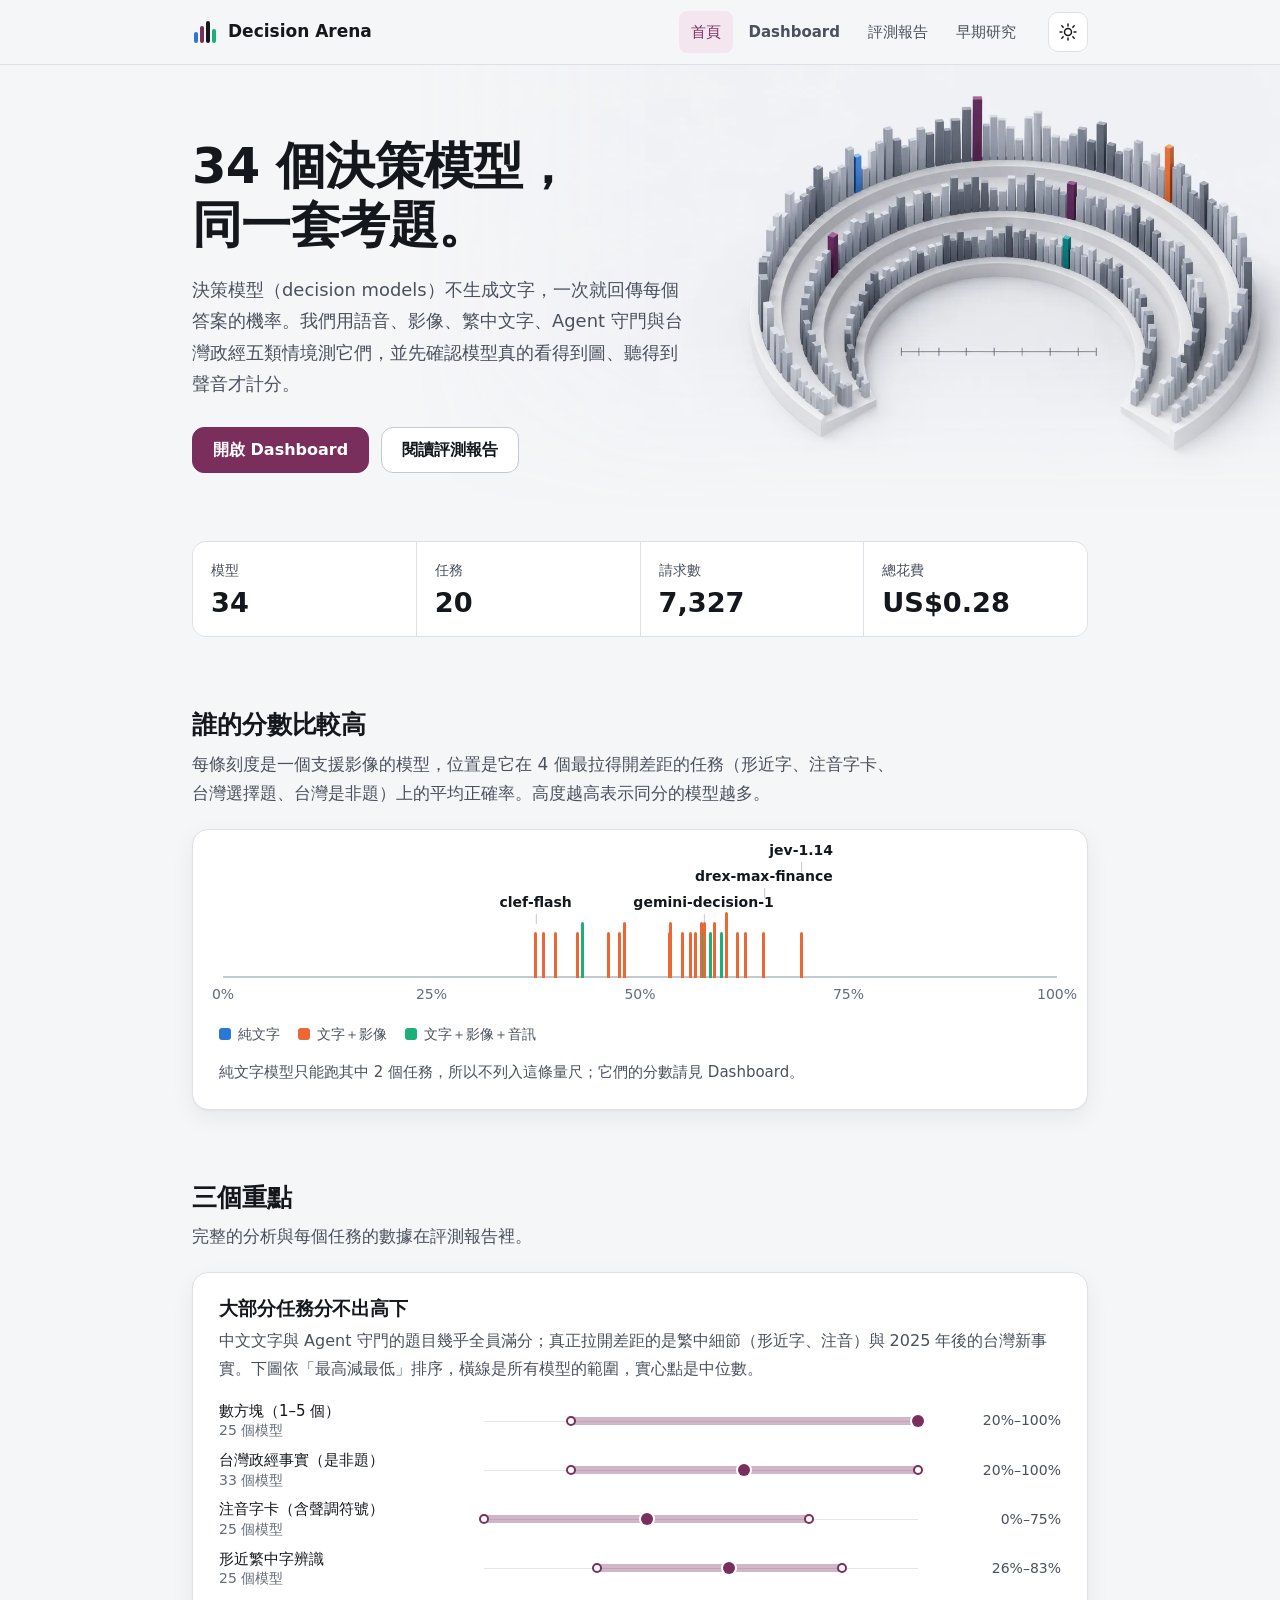
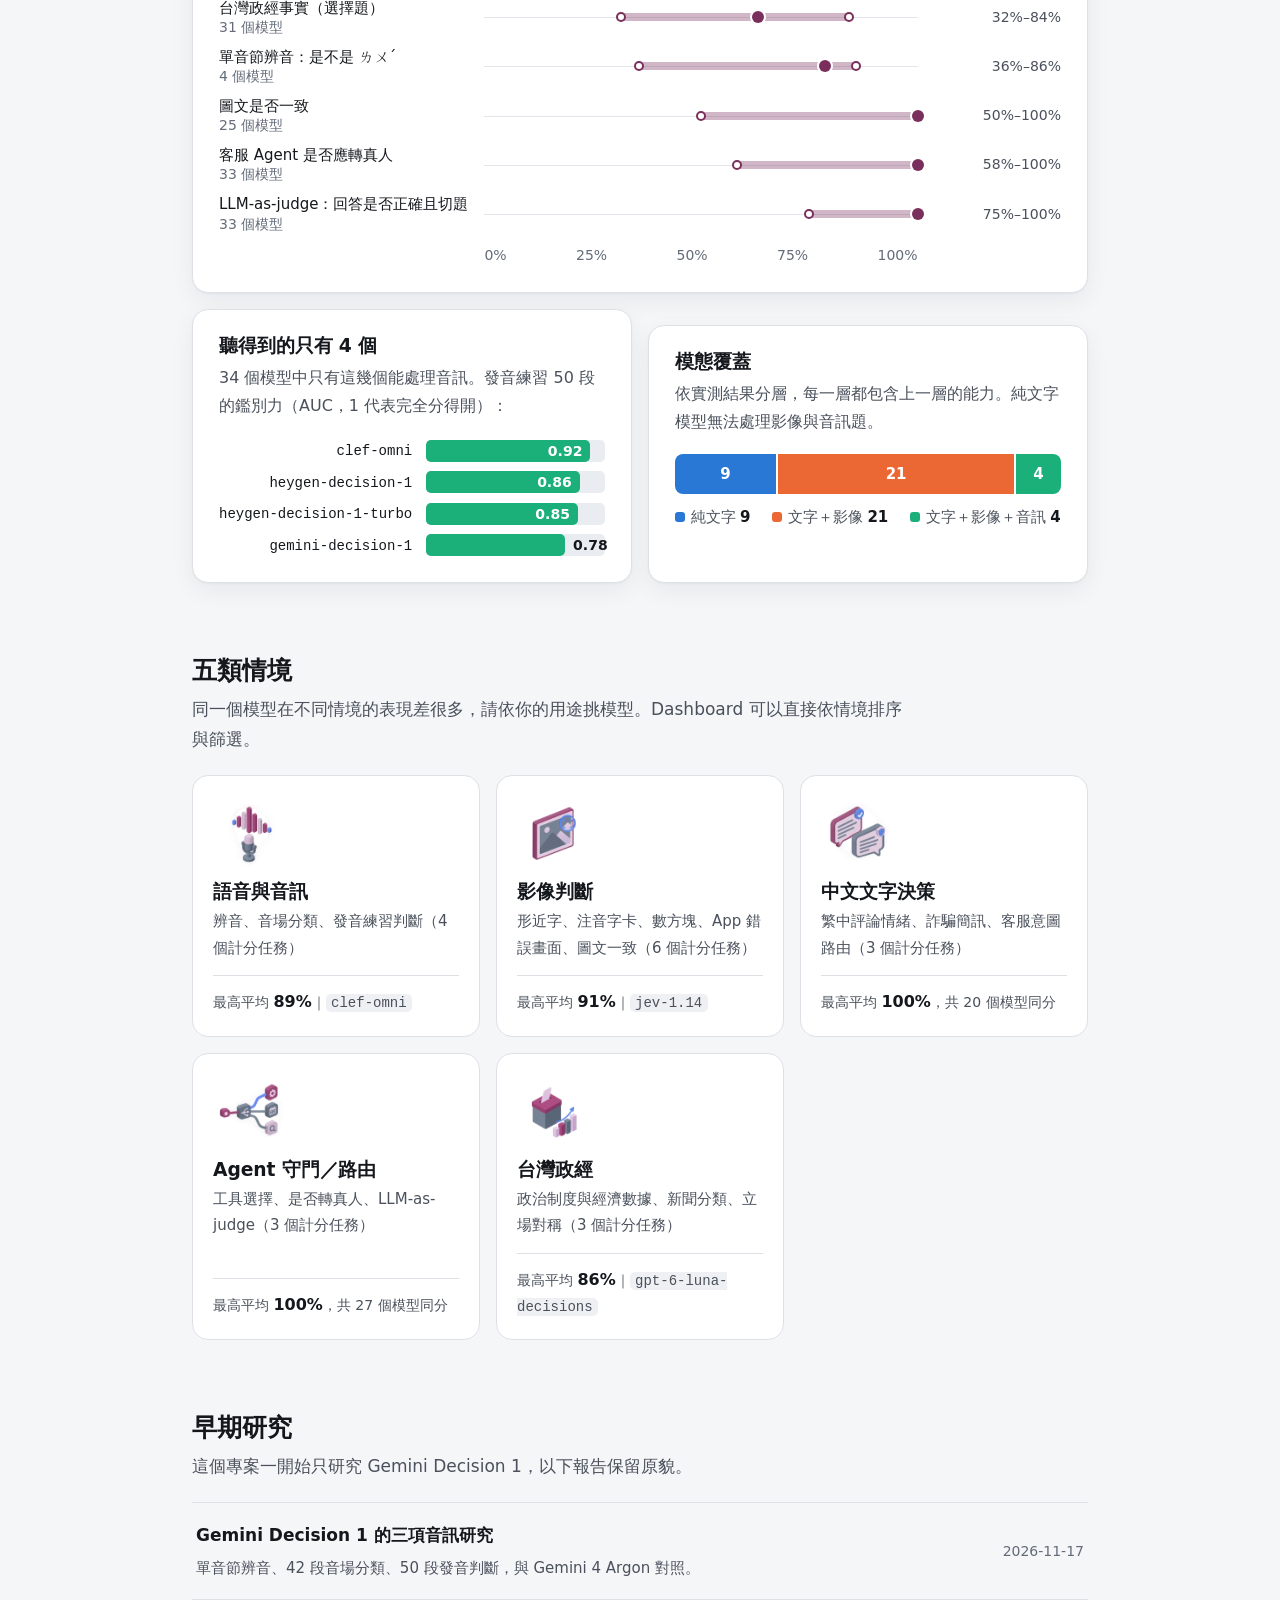
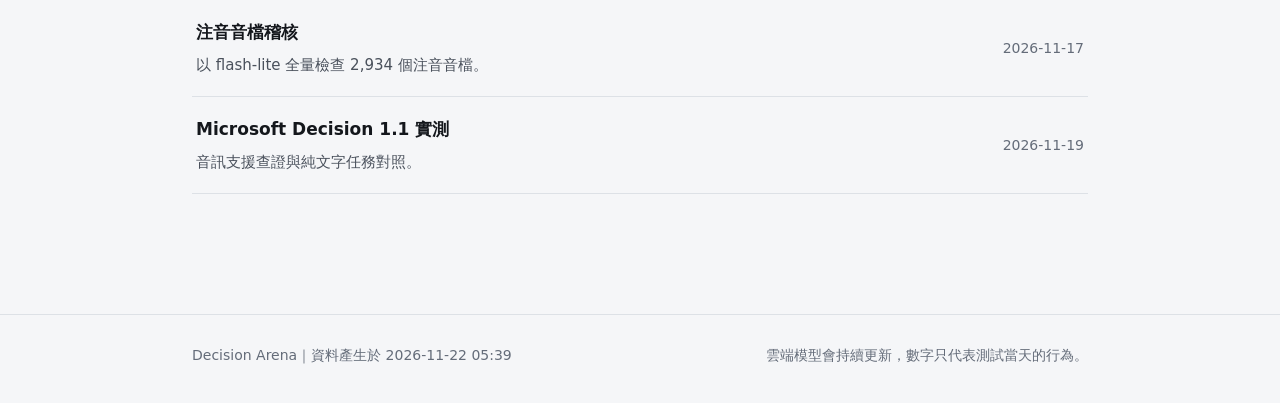
==== index.html @ 57ab9c83 "feat(site): 重新設計網站三頁，加入深淺色切換、AI 生成圖像與更多圖表 為什麼改： 使用者要求重新設計網頁：現代、優雅、好讀，UI／UX、版面、間距、字級與配色都要講究， 並且要有深淺色主" ====
<!doctype html>
<html lang="zh-Hant-TW">
<head>
<meta charset="utf-8">
<meta name="viewport" content="width=device-width, initial-scale=1">
<title>Decision Arena</title>
<meta name="description" content="跨廠商 Decision 模型的多模態評測：34 個模型在語音、影像、繁中文字、Agent 守門與台灣政經情境的實測。">
<meta name="color-scheme" content="light dark">
<script>(()=>{try{const t=localStorage.getItem('da-theme');if(t==='light'||t==='dark')document.documentElement.dataset.theme=t;}catch(e){}})();</script>
<style>
:root{color-scheme:light;--bg:#f5f6f8;--surface:#ffffff;--surface-2:#eef0f3;--surface-3:#e4e7ec;--ink:#14171c;--ink-2:#4a515c;--muted:#646c79;--border:#dde1e6;--border-strong:#c3c9d1;--accent:#7a2e5c;--accent-ink:#ffffff;--accent-soft:#f4e6ee;--link:#7a2e5c;--ok:#1f7a3d;--ok-bg:#e2f3e7;--warn:#875700;--warn-bg:#fcefd5;--bad:#a3261e;--bad-bg:#fbe6e4;--tier-text:#2a78d6;--tier-image:#eb6834;--tier-audio:#1baf7a;--seq-0:#cde2fb;--seq-1:#9ec5f4;--seq-2:#6da7ec;--seq-3:#3987e5;--seq-4:#256abf;--seq-5:#184f95;--seq-6:#0d366b;--seqi-0:#13233a;--seqi-1:#13233a;--seqi-2:#13233a;--seqi-3:#ffffff;--seqi-4:#ffffff;--seqi-5:#ffffff;--seqi-6:#ffffff;--pos:#2a78d6;--neg:#eb6834;--track:#e9ecf0;--grid:#e3e6ea;--shadow:0 1px 2px rgba(20,23,28,.04), 0 8px 24px rgba(20,23,28,.06);}
@media (prefers-color-scheme: dark){:root:not([data-theme="light"]){color-scheme:dark;--bg:#0f1115;--surface:#161920;--surface-2:#1d2129;--surface-3:#262b34;--ink:#e8ebf0;--ink-2:#b2b9c4;--muted:#8f97a3;--border:#2a2f38;--border-strong:#3b414c;--accent:#e7a3c8;--accent-ink:#1a0f16;--accent-soft:#2b1a25;--link:#edb3d3;--ok:#7ed69a;--ok-bg:#15301f;--warn:#f0c46a;--warn-bg:#33280f;--bad:#ff9a90;--bad-bg:#3a1a17;--tier-text:#3987e5;--tier-image:#d95926;--tier-audio:#199e70;--seq-0:#1b2a3c;--seq-1:#184f95;--seq-2:#1c5cab;--seq-3:#256abf;--seq-4:#3987e5;--seq-5:#6da7ec;--seq-6:#b7d3f6;--seqi-0:#e8ebf0;--seqi-1:#e8ebf0;--seqi-2:#e8ebf0;--seqi-3:#ffffff;--seqi-4:#ffffff;--seqi-5:#0d1b2a;--seqi-6:#0d1b2a;--pos:#3987e5;--neg:#d95926;--track:#232831;--grid:#272c35;--shadow:0 1px 2px rgba(0,0,0,.3), 0 8px 24px rgba(0,0,0,.25);}}
:root[data-theme="dark"]{color-scheme:dark;--bg:#0f1115;--surface:#161920;--surface-2:#1d2129;--surface-3:#262b34;--ink:#e8ebf0;--ink-2:#b2b9c4;--muted:#8f97a3;--border:#2a2f38;--border-strong:#3b414c;--accent:#e7a3c8;--accent-ink:#1a0f16;--accent-soft:#2b1a25;--link:#edb3d3;--ok:#7ed69a;--ok-bg:#15301f;--warn:#f0c46a;--warn-bg:#33280f;--bad:#ff9a90;--bad-bg:#3a1a17;--tier-text:#3987e5;--tier-image:#d95926;--tier-audio:#199e70;--seq-0:#1b2a3c;--seq-1:#184f95;--seq-2:#1c5cab;--seq-3:#256abf;--seq-4:#3987e5;--seq-5:#6da7ec;--seq-6:#b7d3f6;--seqi-0:#e8ebf0;--seqi-1:#e8ebf0;--seqi-2:#e8ebf0;--seqi-3:#ffffff;--seqi-4:#ffffff;--seqi-5:#0d1b2a;--seqi-6:#0d1b2a;--pos:#3987e5;--neg:#d95926;--track:#232831;--grid:#272c35;--shadow:0 1px 2px rgba(0,0,0,.3), 0 8px 24px rgba(0,0,0,.25);}

*{box-sizing:border-box}
html{-webkit-text-size-adjust:100%;scroll-padding-top:84px}
body{margin:0;background:var(--bg);color:var(--ink);
  font-family:"PingFang TC","Noto Sans TC","Microsoft JhengHei",system-ui,sans-serif;
  font-size:17px;line-height:1.75;font-feature-settings:"palt" 0;-webkit-font-smoothing:antialiased}
img{max-width:100%;display:block}
a{color:var(--link);text-underline-offset:3px;text-decoration-thickness:1px}
a:hover{text-decoration-thickness:2px}
:focus-visible{outline:2px solid var(--accent);outline-offset:3px;border-radius:4px}
code,.mono{font-family:"SF Mono",ui-monospace,Menlo,Consolas,monospace;font-size:max(14px,.86em);
  background:var(--surface-2);padding:.08em .38em;border-radius:5px;word-break:break-word}
.wrap{max-width:960px;margin:0 auto;padding:0 32px}
@media (max-width:640px){.wrap{padding:0 16px}}
main{padding-bottom:96px}
h1,h2,h3,h4{line-height:1.3;margin:0;color:var(--ink);letter-spacing:-.005em}
h1{font-size:clamp(2.1rem,1.4rem + 2.6vw,3.1rem);font-weight:750;line-height:1.18;letter-spacing:-.015em}
h2{font-size:1.55rem;font-weight:700}
h3{font-size:1.17rem;font-weight:650}
p{margin:0 0 1em}
.lede{font-size:1.12rem;color:var(--ink-2);max-width:62ch;line-height:1.75}
.small{font-size:15px;color:var(--ink-2)}
.muted{color:var(--muted)}
.num{font-variant-numeric:tabular-nums}

/* 頁首 */
.site-head{position:sticky;top:0;z-index:30;background:color-mix(in srgb,var(--bg) 86%,transparent);
  backdrop-filter:saturate(1.4) blur(12px);-webkit-backdrop-filter:saturate(1.4) blur(12px);border-bottom:1px solid var(--border)}
.site-head .wrap{display:flex;align-items:center;gap:20px;min-height:64px}
.brand{display:flex;align-items:center;gap:10px;color:var(--ink);text-decoration:none;font-weight:700;font-size:17px;white-space:nowrap}
.brand svg{flex:none}
.nav{display:flex;gap:4px;margin-left:auto;overflow-x:auto;scrollbar-width:none}
.nav::-webkit-scrollbar{display:none}
.nav a{color:var(--ink-2);text-decoration:none;font-size:15px;font-weight:550;padding:8px 12px;border-radius:8px;white-space:nowrap}
.nav a:hover{background:var(--surface-2);color:var(--ink)}
.nav a[aria-current="page"]{color:var(--accent);background:var(--accent-soft)}
.theme-btn{flex:none;display:inline-grid;place-items:center;width:40px;height:40px;border-radius:10px;border:1px solid var(--border);
  background:var(--surface);color:var(--ink);cursor:pointer}
.theme-btn:hover{background:var(--surface-2)}
.theme-btn .moon{display:none}
:root[data-theme="dark"] .theme-btn .sun{display:none}
:root[data-theme="dark"] .theme-btn .moon{display:block}
@media (prefers-color-scheme: dark){:root:not([data-theme="light"]) .theme-btn .sun{display:none}
  :root:not([data-theme="light"]) .theme-btn .moon{display:block}}
@media (max-width:720px){
  .site-head .wrap{flex-wrap:wrap;gap:0 12px;padding-top:8px}
  .brand{order:1}.theme-btn{order:2;margin-left:auto}
  .nav{order:3;width:100%;margin:4px -8px 6px;padding:0 0 2px}
}

/* 區塊 */
.page-hero{padding:56px 0 8px}
@media (max-width:640px){.page-hero{padding:36px 0 0}}
.page-hero h1{margin-bottom:16px}
.meta{font-size:14px;color:var(--muted);margin-top:16px}
.section{margin-top:72px}
@media (max-width:640px){.section{margin-top:56px}}
.section-head{margin-bottom:20px}
.section-head h2{margin-bottom:8px}
.section-head p{color:var(--ink-2);max-width:66ch;margin:0}
.panel{background:var(--surface);border:1px solid var(--border);border-radius:16px;padding:24px 26px;box-shadow:var(--shadow)}
@media (max-width:640px){.panel{padding:18px 16px;border-radius:14px}}
.panel + .panel{margin-top:16px}
.panel-title{font-size:1.05rem;font-weight:650;margin:0 0 4px}
.panel-sub{font-size:15px;color:var(--ink-2);margin:0 0 16px;max-width:64ch}

/* 數字列 */
.stats{display:grid;grid-template-columns:repeat(4,1fr);gap:1px;background:var(--border);border:1px solid var(--border);
  border-radius:14px;overflow:hidden;margin:28px 0 0}
@media (max-width:720px){.stats{grid-template-columns:repeat(2,1fr)}}
.stats div{background:var(--surface);padding:16px 18px}
.stats dt{font-size:14px;color:var(--ink-2)}
.stats dd{margin:2px 0 0;font-size:1.7rem;font-weight:700;font-variant-numeric:tabular-nums;line-height:1.3}
.stats dd small{font-size:15px;font-weight:500;color:var(--ink-2);margin-left:2px}

/* 標籤與狀態 */
.pill{display:inline-flex;align-items:center;gap:6px;font-size:14px;font-weight:600;padding:2px 10px;border-radius:999px;white-space:nowrap;line-height:1.6}
.pill.ok{background:var(--ok-bg);color:var(--ok)}
.pill.bad{background:var(--bad-bg);color:var(--bad)}
.pill.warn{background:var(--warn-bg);color:var(--warn)}
.pill.muted{background:var(--surface-2);color:var(--muted)}
.dot{display:inline-block;width:10px;height:10px;border-radius:50%;flex:none}
.legend{display:flex;flex-wrap:wrap;gap:6px 18px;font-size:14px;color:var(--ink-2);align-items:center}
.legend span{display:inline-flex;align-items:center;gap:7px}
.legend i{display:inline-block;width:12px;height:12px;border-radius:3px}

/* 表格 */
.table-wrap{overflow-x:auto;-webkit-overflow-scrolling:touch;border:1px solid var(--border);border-radius:12px;background:var(--surface)}
table{border-collapse:collapse;width:100%;font-size:15px;line-height:1.55}
th,td{padding:12px 16px;text-align:left;vertical-align:top;border-bottom:1px solid var(--border)}
thead th{background:var(--surface-2);font-weight:600;font-size:14px;color:var(--ink-2);white-space:nowrap;position:sticky;top:0}
tbody tr:last-child>*{border-bottom:0}
tbody tr:hover>td{background:color-mix(in srgb,var(--surface-2) 55%,transparent)}
td.note{color:var(--ink-2);font-size:14px;min-width:220px}
td small,th small{display:block;font-size:14px;color:var(--muted);font-weight:400}

details{margin-top:12px;border-top:1px solid var(--border);padding-top:10px}
summary{cursor:pointer;color:var(--link);font-weight:600;font-size:15px;list-style:none;display:inline-flex;align-items:center;gap:8px}
summary::-webkit-details-marker{display:none}
summary::before{content:"";width:8px;height:8px;border-right:2px solid currentColor;border-bottom:2px solid currentColor;
  transform:rotate(-45deg);transition:transform .15s}
details[open] summary::before{transform:rotate(45deg)}
details[open]>*:not(summary){margin-top:12px}

/* 頁尾 */
.site-foot{border-top:1px solid var(--border);margin-top:24px;padding:28px 0 40px;font-size:14px;color:var(--muted)}
.site-foot .wrap{display:flex;flex-wrap:wrap;gap:8px 24px;justify-content:space-between}
.site-foot a{color:var(--ink-2)}

@media (prefers-reduced-motion: reduce){*{transition:none!important;animation:none!important}}

/* 分段長條 */
.seg{display:flex;gap:2px;height:40px;border-radius:8px;overflow:hidden}
.seg>div{display:flex;align-items:center;justify-content:center;color:#fff;font-weight:700;font-size:15px;min-width:0}
.seg-legend{display:flex;flex-wrap:wrap;gap:6px 22px;margin-top:10px;font-size:15px;color:var(--ink-2)}
.seg-legend b{color:var(--ink);font-variant-numeric:tabular-nums;margin-left:4px}

/* 橫條圖 */
.bars{display:grid;grid-template-columns:minmax(120px,max-content) 1fr;gap:6px 14px;align-items:center}
.bars .bl{font-size:14px;color:var(--ink);text-align:right;white-space:nowrap;overflow:hidden;text-overflow:ellipsis;max-width:220px}
.bars .bl code{background:none;padding:0;font-size:14px}
.bars .bt{position:relative;height:22px;background:var(--track);border-radius:5px}
.bars .bf{position:absolute;inset:0 auto 0 0;border-radius:5px;min-width:3px}
.bars .bv{position:absolute;top:50%;transform:translateY(-50%);font-size:14px;font-weight:600;font-variant-numeric:tabular-nums;color:var(--ink);white-space:nowrap}
.bars .na .bt{background:repeating-linear-gradient(135deg,var(--track) 0 6px,var(--surface-2) 6px 9px)}
@media (max-width:640px){.bars{grid-template-columns:minmax(96px,40%) 1fr}.bars .bl{max-width:none}}

/* 範圍圖（每個任務：最低—最高，點為中位數） */
.range{display:grid;grid-template-columns:minmax(150px,max-content) 1fr 7.5em;gap:10px 16px;align-items:center}
.range .rl{font-size:15px;line-height:1.35}
.range .rl small{display:block;font-size:14px;color:var(--muted)}
.range .rt{position:relative;height:28px}
.range .rt::before{content:"";position:absolute;left:0;right:0;top:50%;height:1px;background:var(--grid)}
.range .rspan{position:absolute;top:50%;height:8px;transform:translateY(-50%);border-radius:4px;background:var(--accent);opacity:.35}
.range .rmin,.range .rmax,.range .rmed{position:absolute;top:50%;transform:translate(-50%,-50%);border-radius:50%}
.range .rmin,.range .rmax{width:10px;height:10px;background:var(--surface);border:2px solid var(--accent)}
.range .rmed{width:12px;height:12px;background:var(--accent);box-shadow:0 0 0 2px var(--surface)}
.range .rv{font-size:14px;color:var(--ink-2);font-variant-numeric:tabular-nums;text-align:right;white-space:nowrap}
.range .axis{grid-column:2;display:flex;justify-content:space-between;font-size:14px;color:var(--muted)}
@media (max-width:640px){.range{grid-template-columns:1fr 6.5em}.range .rl{grid-column:1 / -1;margin-bottom:-6px}.range .axis{grid-column:1}}

/* 分組橫條 */
.groups{display:grid;gap:18px}
.group h4{font-size:15px;font-weight:650;margin:0 0 8px}

/* 發散長條 */
.div{display:grid;grid-template-columns:minmax(120px,max-content) 1fr 1fr 5.5em;gap:6px 0;align-items:center}
.div .dl{font-size:14px;text-align:right;padding-right:14px;white-space:nowrap}
.div .dl code{background:none;padding:0}
.div .dn,.div .dp{position:relative;height:20px}
.div .dn{border-right:1px solid var(--border-strong)}
.div .dn i,.div .dp i{position:absolute;top:2px;bottom:2px;border-radius:4px}
.div .dn i{right:0;background:var(--neg)}
.div .dp i{left:0;background:var(--pos)}
.div .dv{font-size:14px;font-variant-numeric:tabular-nums;text-align:right;color:var(--ink-2)}
.div .dh{font-size:14px;color:var(--muted);padding-bottom:4px}
@media (max-width:640px){.div{grid-template-columns:minmax(92px,36%) 1fr 1fr 4.2em}}

/* 量尺（每個模型一條刻度） */
.strip{position:relative;height:150px;margin:8px 4px 0}
.strip .base{position:absolute;left:0;right:0;bottom:34px;height:2px;background:var(--border-strong)}
.strip .tick{position:absolute;bottom:34px;width:3px;margin-left:-1.5px;border-radius:2px 2px 0 0}
.strip .tick:hover{filter:brightness(1.2)}
.strip .lab{position:absolute;font-size:14px;color:var(--ink);white-space:nowrap;transform:translateX(-50%);font-weight:600}
.strip .lab::after{content:"";position:absolute;left:50%;top:100%;width:1px;height:10px;background:var(--border-strong)}
.strip .ax{position:absolute;bottom:6px;font-size:14px;color:var(--muted);transform:translateX(-50%);font-variant-numeric:tabular-nums}

/* 散佈圖（SVG；寬度不足時在框內水平捲動，文字不縮小） */
.svg-wrap{overflow-x:auto;-webkit-overflow-scrolling:touch}
.svg-wrap svg{display:block;min-width:600px;width:100%;height:auto}
.svg-wrap text{font-family:inherit;font-size:14px;fill:var(--ink-2)}
.svg-wrap .lbl{fill:var(--ink);font-weight:600}
.svg-wrap .gl{stroke:var(--grid)}
.svg-wrap .bl{stroke:var(--border-strong)}
.svg-wrap .pt{stroke:var(--surface);stroke-width:2}

.hero{position:relative;padding:72px 0 40px;overflow:hidden}
.hero .wrap{position:relative;z-index:1}
.hero-copy{max-width:31rem}
.hero h1{margin-bottom:20px}
.hero-art{position:absolute;inset:0 0 0 auto;width:min(68%,880px);pointer-events:none}
.hero-art img{width:100%;height:100%;object-fit:cover;object-position:right center;
  -webkit-mask-image:linear-gradient(90deg,transparent 0,#000 28%),linear-gradient(180deg,#000 62%,transparent 100%);
  -webkit-mask-composite:source-in;
  mask-image:linear-gradient(90deg,transparent 0,#000 28%),linear-gradient(180deg,#000 62%,transparent 100%);mask-composite:intersect}
.hero-art .dark{display:none}
:root[data-theme="dark"] .hero-art .light{display:none}
:root[data-theme="dark"] .hero-art .dark{display:block}
@media (prefers-color-scheme: dark){:root:not([data-theme="light"]) .hero-art .light{display:none}
  :root:not([data-theme="light"]) .hero-art .dark{display:block}}
.cta{display:flex;flex-wrap:wrap;gap:12px;margin-top:28px}
.btn{display:inline-flex;align-items:center;gap:8px;min-height:46px;padding:0 20px;border-radius:12px;font-weight:650;
  font-size:16px;text-decoration:none;border:1px solid var(--border-strong);color:var(--ink);background:var(--surface)}
.btn:hover{background:var(--surface-2);text-decoration:none}
.btn.primary{background:var(--accent);border-color:var(--accent);color:var(--accent-ink)}
.btn.primary:hover{filter:brightness(1.08);background:var(--accent)}
@media (max-width:860px){
  .hero{padding:40px 0 8px}
  .hero-art{position:relative;inset:auto;width:auto;height:220px;margin:28px -16px 0}
  .hero-art img{-webkit-mask-image:linear-gradient(180deg,transparent 0,#000 25%,#000 70%,transparent 100%);
    mask-image:linear-gradient(180deg,transparent 0,#000 25%,#000 70%,transparent 100%);object-position:center}
  .hero-copy{max-width:none}
}
.split{display:grid;grid-template-columns:1fr 1fr;gap:16px;margin-top:16px}
@media (max-width:860px){.split{grid-template-columns:1fr}}
.finding h3{margin-bottom:6px}
.finding p{color:var(--ink-2);font-size:16px;margin-bottom:18px}
.scen{display:grid;grid-template-columns:repeat(auto-fill,minmax(250px,1fr));gap:16px}
.scen article{background:var(--surface);border:1px solid var(--border);border-radius:16px;padding:18px 20px 20px;display:flex;flex-direction:column}
.scen img{width:84px;height:84px;object-fit:contain;margin:-4px 0 6px -6px}
.scen h3{margin-bottom:4px}
.scen p{font-size:15px;color:var(--ink-2);margin:0 0 14px}
.scen .best{margin-top:auto;font-size:14px;color:var(--ink-2);border-top:1px solid var(--border);padding-top:12px}
.scen .best b{color:var(--ink);font-variant-numeric:tabular-nums;font-size:16px}
.archive{list-style:none;margin:0;padding:0;border-top:1px solid var(--border)}
.archive li{border-bottom:1px solid var(--border)}
.archive a{display:grid;grid-template-columns:1fr auto;gap:4px 24px;padding:18px 4px;text-decoration:none;color:var(--ink)}
.archive a:hover strong{color:var(--accent)}
.archive strong{font-weight:650}
.archive span{color:var(--ink-2);font-size:15px;grid-column:1}
.archive em{font-style:normal;font-size:14px;color:var(--muted);grid-row:1 / span 2;grid-column:2;align-self:center}
@media (max-width:640px){.archive em{display:none}}

</style>

</head>
<body>
<header class="site-head"><div class="wrap"><a class="brand" href="index.html"><svg width="26" height="26" viewBox="0 0 26 26" aria-hidden="true"><rect x="2" y="13" width="4" height="11" rx="2" fill="var(--tier-text)"/><rect x="8" y="7" width="4" height="17" rx="2" fill="var(--accent)"/><rect x="14" y="2" width="4" height="22" rx="2" fill="var(--ink)"/><rect x="20" y="10" width="4" height="14" rx="2" fill="var(--tier-audio)"/></svg><span>Decision Arena</span></a><nav class="nav" aria-label="主要頁面"><a href="index.html" aria-current="page">首頁</a><a href="bench-dashboard.html">Dashboard</a><a href="bench-report.html">評測報告</a><a href="index.html#archive">早期研究</a></nav><button class="theme-btn" id="theme-btn" type="button" aria-label="切換主題"><svg class="sun" width="20" height="20" viewBox="0 0 24 24" fill="none" stroke="currentColor" stroke-width="1.8" stroke-linecap="round" aria-hidden="true"><circle cx="12" cy="12" r="4.2"/><path d="M12 2.5v2.2M12 19.3v2.2M4.6 4.6l1.6 1.6M17.8 17.8l1.6 1.6M2.5 12h2.2M19.3 12h2.2M4.6 19.4l1.6-1.6M17.8 6.2l1.6-1.6"/></svg><svg class="moon" width="20" height="20" viewBox="0 0 24 24" fill="none" stroke="currentColor" stroke-width="1.8" stroke-linejoin="round" aria-hidden="true"><path d="M20.5 14.6A8.5 8.5 0 0 1 9.4 3.5a8.5 8.5 0 1 0 11.1 11.1z"/></svg></button></div></header>
<main>
<section class="hero"><div class="hero-art" aria-hidden="true">
<img class="light" src="assets/site/hero-light.webp" alt="" width="1536" height="864" fetchpriority="high">
<img class="dark" src="assets/site/hero-dark.webp" alt="" width="1536" height="864"></div>
<div class="wrap"><div class="hero-copy">
<h1>34 個決策模型，<br>同一套考題。</h1>
<p class="lede">決策模型（decision models）不生成文字，一次就回傳每個答案的機率。我們用語音、影像、繁中文字、Agent 守門與台灣政經五類情境測它們，並先確認模型真的看得到圖、聽得到聲音才計分。</p>
<div class="cta"><a class="btn primary" href="bench-dashboard.html">開啟 Dashboard</a><a class="btn" href="bench-report.html">閱讀評測報告</a></div>
</div></div></section>
<div class="wrap"><dl class="stats">
<div><dt>模型</dt><dd>34</dd></div><div><dt>任務</dt><dd>20</dd></div>
<div><dt>請求數</dt><dd>7,327</dd></div><div><dt>總花費</dt><dd>US$0.28</dd></div></dl>
<section class="section"><div class="section-head"><h2>誰的分數比較高</h2>
<p>每條刻度是一個支援影像的模型，位置是它在 4 個最拉得開差距的任務（形近字、注音字卡、台灣選擇題、台灣是非題）上的平均正確率。高度越高表示同分的模型越多。</p></div>
<div class="panel"><div class="strip" role="img" aria-label="25 個模型的綜合分數分布，最高 jev-1.14 69%"><div class="base"></div><span class="ax" style="left:0%">0%</span><span class="ax" style="left:25%">25%</span><span class="ax" style="left:50%">50%</span><span class="ax" style="left:75%">75%</span><span class="ax" style="left:100%">100%</span><span class="tick" style="left:37.49%;height:46px;background:var(--tier-image)" title="clef-flash：37%"></span><span class="lab" style="left:37.49%;bottom:98px">clef-flash</span><span class="tick" style="left:38.37%;height:46px;background:var(--tier-image)" title="pplx-decider-flash-v1.3：38%"></span><span class="tick" style="left:39.88%;height:46px;background:var(--tier-image)" title="joey-1：40%"></span><span class="tick" style="left:42.54%;height:46px;background:var(--tier-image)" title="classify-1：43%"></span><span class="tick" style="left:43.10%;height:56px;background:var(--tier-audio)" title="clef-omni：43%"></span><span class="tick" style="left:46.17%;height:46px;background:var(--tier-image)" title="clef：46%"></span><span class="tick" style="left:47.58%;height:46px;background:var(--tier-image)" title="mammoth-1：48%"></span><span class="tick" style="left:48.10%;height:56px;background:var(--tier-image)" title="pplx-decider-flash-v1.2：48%"></span><span class="tick" style="left:53.57%;height:46px;background:var(--tier-image)" title="elephant-1：54%"></span><span class="tick" style="left:53.60%;height:56px;background:var(--tier-image)" title="gpt-6-luna-decisions：54%"></span><span class="tick" style="left:55.12%;height:46px;background:var(--tier-image)" title="microsoft-decision-1.1：55%"></span><span class="tick" style="left:56.00%;height:46px;background:var(--tier-image)" title="d1.2：56%"></span><span class="tick" style="left:56.70%;height:46px;background:var(--tier-image)" title="span-02：57%"></span><span class="tick" style="left:57.42%;height:56px;background:var(--tier-image)" title="groundhog-1：57%"></span><span class="tick" style="left:57.62%;height:46px;background:var(--tier-audio)" title="gemini-decision-1：58%"></span><span class="lab" style="left:57.62%;bottom:98px">gemini-decision-1</span><span class="tick" style="left:57.78%;height:56px;background:var(--tier-image)" title="bison-1：58%"></span><span class="tick" style="left:58.51%;height:46px;background:var(--tier-audio)" title="heygen-decision-1-turbo：59%"></span><span class="tick" style="left:58.94%;height:56px;background:var(--tier-image)" title="d1.2-ultra：59%"></span><span class="tick" style="left:59.82%;height:46px;background:var(--tier-audio)" title="heygen-decision-1：60%"></span><span class="tick" style="left:60.35%;height:56px;background:var(--tier-image)" title="pplx-decider-v1.2：60%"></span><span class="tick" style="left:60.38%;height:66px;background:var(--tier-image)" title="reflex：60%"></span><span class="tick" style="left:61.67%;height:46px;background:var(--tier-image)" title="drex-max：62%"></span><span class="tick" style="left:62.62%;height:46px;background:var(--tier-image)" title="pplx-decider-v1.3：63%"></span><span class="tick" style="left:64.86%;height:46px;background:var(--tier-image)" title="drex-max-finance：65%"></span><span class="lab" style="left:64.86%;bottom:124px">drex-max-finance</span><span class="tick" style="left:69.33%;height:46px;background:var(--tier-image)" title="jev-1.14：69%"></span><span class="lab" style="left:69.33%;bottom:150px">jev-1.14</span></div>
<div style="margin-top:10px"><div class="legend"><span><i style="background:var(--tier-text)"></i>純文字</span><span><i style="background:var(--tier-image)"></i>文字＋影像</span><span><i style="background:var(--tier-audio)"></i>文字＋影像＋音訊</span></div></div>
<p class="small" style="margin:12px 0 0">純文字模型只能跑其中 2 個任務，所以不列入這條量尺；它們的分數請見 Dashboard。</p></div></section>
<section class="section"><div class="section-head"><h2>三個重點</h2>
<p>完整的分析與每個任務的數據在評測報告裡。</p></div>
<div class="panel finding"><h3>大部分任務分不出高下</h3>
<p>中文文字與 Agent 守門的題目幾乎全員滿分；真正拉開差距的是繁中細節（形近字、注音）與 2025 年後的台灣新事實。下圖依「最高減最低」排序，橫線是所有模型的範圍，實心點是中位數。</p>
<div class="range"><div class="rl">數方塊（1–5 個）<small>25 個模型</small></div><div class="rt" role="img" aria-label="數方塊（1–5 個）：最低 20%、中位數 100%、最高 100%" title="最低 20%｜中位數 100%｜最高 100%"><span class="rspan" style="left:20.0%;width:80.0%"></span><span class="rmin" style="left:20.0%"></span><span class="rmax" style="left:100.0%"></span><span class="rmed" style="left:100.0%"></span></div><div class="rv">20%–100%</div><div class="rl">台灣政經事實（是非題）<small>33 個模型</small></div><div class="rt" role="img" aria-label="台灣政經事實（是非題）：最低 20%、中位數 60%、最高 100%" title="最低 20%｜中位數 60%｜最高 100%"><span class="rspan" style="left:20.0%;width:80.0%"></span><span class="rmin" style="left:20.0%"></span><span class="rmax" style="left:100.0%"></span><span class="rmed" style="left:60.0%"></span></div><div class="rv">20%–100%</div><div class="rl">注音字卡（含聲調符號）<small>25 個模型</small></div><div class="rt" role="img" aria-label="注音字卡（含聲調符號）：最低 0%、中位數 38%、最高 75%" title="最低 0%｜中位數 38%｜最高 75%"><span class="rspan" style="left:0.0%;width:75.0%"></span><span class="rmin" style="left:0.0%"></span><span class="rmax" style="left:75.0%"></span><span class="rmed" style="left:37.5%"></span></div><div class="rv">0%–75%</div><div class="rl">形近繁中字辨識<small>25 個模型</small></div><div class="rt" role="img" aria-label="形近繁中字辨識：最低 26%、中位數 57%、最高 83%" title="最低 26%｜中位數 57%｜最高 83%"><span class="rspan" style="left:26.1%;width:56.5%"></span><span class="rmin" style="left:26.1%"></span><span class="rmax" style="left:82.6%"></span><span class="rmed" style="left:56.5%"></span></div><div class="rv">26%–83%</div><div class="rl">台灣政經事實（選擇題）<small>31 個模型</small></div><div class="rt" role="img" aria-label="台灣政經事實（選擇題）：最低 32%、中位數 63%、最高 84%" title="最低 32%｜中位數 63%｜最高 84%"><span class="rspan" style="left:31.6%;width:52.6%"></span><span class="rmin" style="left:31.6%"></span><span class="rmax" style="left:84.2%"></span><span class="rmed" style="left:63.2%"></span></div><div class="rv">32%–84%</div><div class="rl">單音節辨音：是不是 ㄌㄨˊ<small>4 個模型</small></div><div class="rt" role="img" aria-label="單音節辨音：是不是 ㄌㄨˊ：最低 36%、中位數 79%、最高 86%" title="最低 36%｜中位數 79%｜最高 86%"><span class="rspan" style="left:35.7%;width:50.0%"></span><span class="rmin" style="left:35.7%"></span><span class="rmax" style="left:85.7%"></span><span class="rmed" style="left:78.6%"></span></div><div class="rv">36%–86%</div><div class="rl">圖文是否一致<small>25 個模型</small></div><div class="rt" role="img" aria-label="圖文是否一致：最低 50%、中位數 100%、最高 100%" title="最低 50%｜中位數 100%｜最高 100%"><span class="rspan" style="left:50.0%;width:50.0%"></span><span class="rmin" style="left:50.0%"></span><span class="rmax" style="left:100.0%"></span><span class="rmed" style="left:100.0%"></span></div><div class="rv">50%–100%</div><div class="rl">客服 Agent 是否應轉真人<small>33 個模型</small></div><div class="rt" role="img" aria-label="客服 Agent 是否應轉真人：最低 58%、中位數 100%、最高 100%" title="最低 58%｜中位數 100%｜最高 100%"><span class="rspan" style="left:58.3%;width:41.7%"></span><span class="rmin" style="left:58.3%"></span><span class="rmax" style="left:100.0%"></span><span class="rmed" style="left:100.0%"></span></div><div class="rv">58%–100%</div><div class="rl">LLM-as-judge：回答是否正確且切題<small>33 個模型</small></div><div class="rt" role="img" aria-label="LLM-as-judge：回答是否正確且切題：最低 75%、中位數 100%、最高 100%" title="最低 75%｜中位數 100%｜最高 100%"><span class="rspan" style="left:75.0%;width:25.0%"></span><span class="rmin" style="left:75.0%"></span><span class="rmax" style="left:100.0%"></span><span class="rmed" style="left:100.0%"></span></div><div class="rv">75%–100%</div><div class="axis"><span>0%</span><span>25%</span><span>50%</span><span>75%</span><span>100%</span></div></div></div>
<div class="split">
<div class="panel finding"><h3>聽得到的只有 4 個</h3>
<p>34 個模型中只有這幾個能處理音訊。發音練習 50 段的鑑別力（AUC，1 代表完全分得開）：</p>
<div class="bars"><div class="bl"><code>clef-omni</code></div><div title="clef-omni：發音練習 AUC"><div class="bt"><div class="bf" style="width:91.83%;background:var(--tier-audio)"></div><span class="bv" style="right:calc(8.17% + 8px);color:#fff">0.92</span></div></div><div class="bl"><code>heygen-decision-1</code></div><div title="heygen-decision-1：發音練習 AUC"><div class="bt"><div class="bf" style="width:85.83%;background:var(--tier-audio)"></div><span class="bv" style="right:calc(14.17% + 8px);color:#fff">0.86</span></div></div><div class="bl"><code>heygen-decision-1-turbo</code></div><div title="heygen-decision-1-turbo：發音練習 AUC"><div class="bt"><div class="bf" style="width:84.83%;background:var(--tier-audio)"></div><span class="bv" style="right:calc(15.17% + 8px);color:#fff">0.85</span></div></div><div class="bl"><code>gemini-decision-1</code></div><div title="gemini-decision-1：發音練習 AUC"><div class="bt"><div class="bf" style="width:77.67%;background:var(--tier-audio)"></div><span class="bv" style="left:calc(77.67% + 8px)">0.78</span></div></div></div></div>
<div class="panel finding"><h3>模態覆蓋</h3>
<p>依實測結果分層，每一層都包含上一層的能力。純文字模型無法處理影像與音訊題。</p>
<div class="seg" role="img" aria-label="模態覆蓋"><div style="flex:9;background:var(--tier-text)" title="純文字：9">9</div><div style="flex:21;background:var(--tier-image)" title="文字＋影像：21">21</div><div style="flex:4;background:var(--tier-audio)" title="文字＋影像＋音訊：4">4</div></div><div class="seg-legend"><span><i class="dot" style="background:var(--tier-text);border-radius:3px;margin-right:6px"></i>純文字<b>9</b></span><span><i class="dot" style="background:var(--tier-image);border-radius:3px;margin-right:6px"></i>文字＋影像<b>21</b></span><span><i class="dot" style="background:var(--tier-audio);border-radius:3px;margin-right:6px"></i>文字＋影像＋音訊<b>4</b></span></div></div></div></section>
<section class="section"><div class="section-head"><h2>五類情境</h2>
<p>同一個模型在不同情境的表現差很多，請依你的用途挑模型。Dashboard 可以直接依情境排序與篩選。</p></div>
<div class="scen"><article><img src="assets/site/spot-audio.webp" alt="" width="84" height="84" loading="lazy"><h3>語音與音訊</h3><p>辨音、音場分類、發音練習判斷（4 個計分任務）</p><div class="best">最高平均 <b>89%</b>｜<code>clef-omni</code></div></article><article><img src="assets/site/spot-image.webp" alt="" width="84" height="84" loading="lazy"><h3>影像判斷</h3><p>形近字、注音字卡、數方塊、App 錯誤畫面、圖文一致（6 個計分任務）</p><div class="best">最高平均 <b>91%</b>｜<code>jev-1.14</code></div></article><article><img src="assets/site/spot-text.webp" alt="" width="84" height="84" loading="lazy"><h3>中文文字決策</h3><p>繁中評論情緒、詐騙簡訊、客服意圖路由（3 個計分任務）</p><div class="best">最高平均 <b>100%</b>，共 20 個模型同分</div></article><article><img src="assets/site/spot-agent.webp" alt="" width="84" height="84" loading="lazy"><h3>Agent 守門／路由</h3><p>工具選擇、是否轉真人、LLM-as-judge（3 個計分任務）</p><div class="best">最高平均 <b>100%</b>，共 27 個模型同分</div></article><article><img src="assets/site/spot-taiwan.webp" alt="" width="84" height="84" loading="lazy"><h3>台灣政經</h3><p>政治制度與經濟數據、新聞分類、立場對稱（3 個計分任務）</p><div class="best">最高平均 <b>86%</b>｜<code>gpt-6-luna-decisions</code></div></article></div></section>
<section class="section" id="archive"><div class="section-head"><h2>早期研究</h2>
<p>這個專案一開始只研究 Gemini Decision 1，以下報告保留原貌。</p></div>
<ul class="archive">
<li><a href="report.html"><strong>Gemini Decision 1 的三項音訊研究</strong><span>單音節辨音、42 段音場分類、50 段發音判斷，與 Gemini 4 Argon 對照。</span><em>2026-11-17</em></a></li>
<li><a href="audit-report.html"><strong>注音音檔稽核</strong><span>以 flash-lite 全量檢查 2,934 個注音音檔。</span><em>2026-11-17</em></a></li>
<li><a href="ms-decision-report.html"><strong>Microsoft Decision 1.1 實測</strong><span>音訊支援查證與純文字任務對照。</span><em>2026-11-19</em></a></li>
</ul></section></div>
</main>
<footer class="site-foot"><div class="wrap"><span>Decision Arena｜資料產生於 2026-11-22 05:39</span><span>雲端模型會持續更新，數字只代表測試當天的行為。</span></div></footer>
<script>(()=>{
  const root=document.documentElement, btn=document.getElementById('theme-btn');
  if(!btn) return;
  const cur=()=>root.dataset.theme||(matchMedia('(prefers-color-scheme: dark)').matches?'dark':'light');
  const label=()=>btn.setAttribute('aria-label', cur()==='dark'?'切換為淺色主題':'切換為深色主題');
  label();
  btn.addEventListener('click',()=>{const n=cur()==='dark'?'light':'dark';root.dataset.theme=n;
    try{localStorage.setItem('da-theme',n)}catch(e){} label(); dispatchEvent(new CustomEvent('themechange',{detail:n}));});
  matchMedia('(prefers-color-scheme: dark)').addEventListener('change',()=>{label();dispatchEvent(new CustomEvent('themechange'));});
})();</script>

</body>
</html>
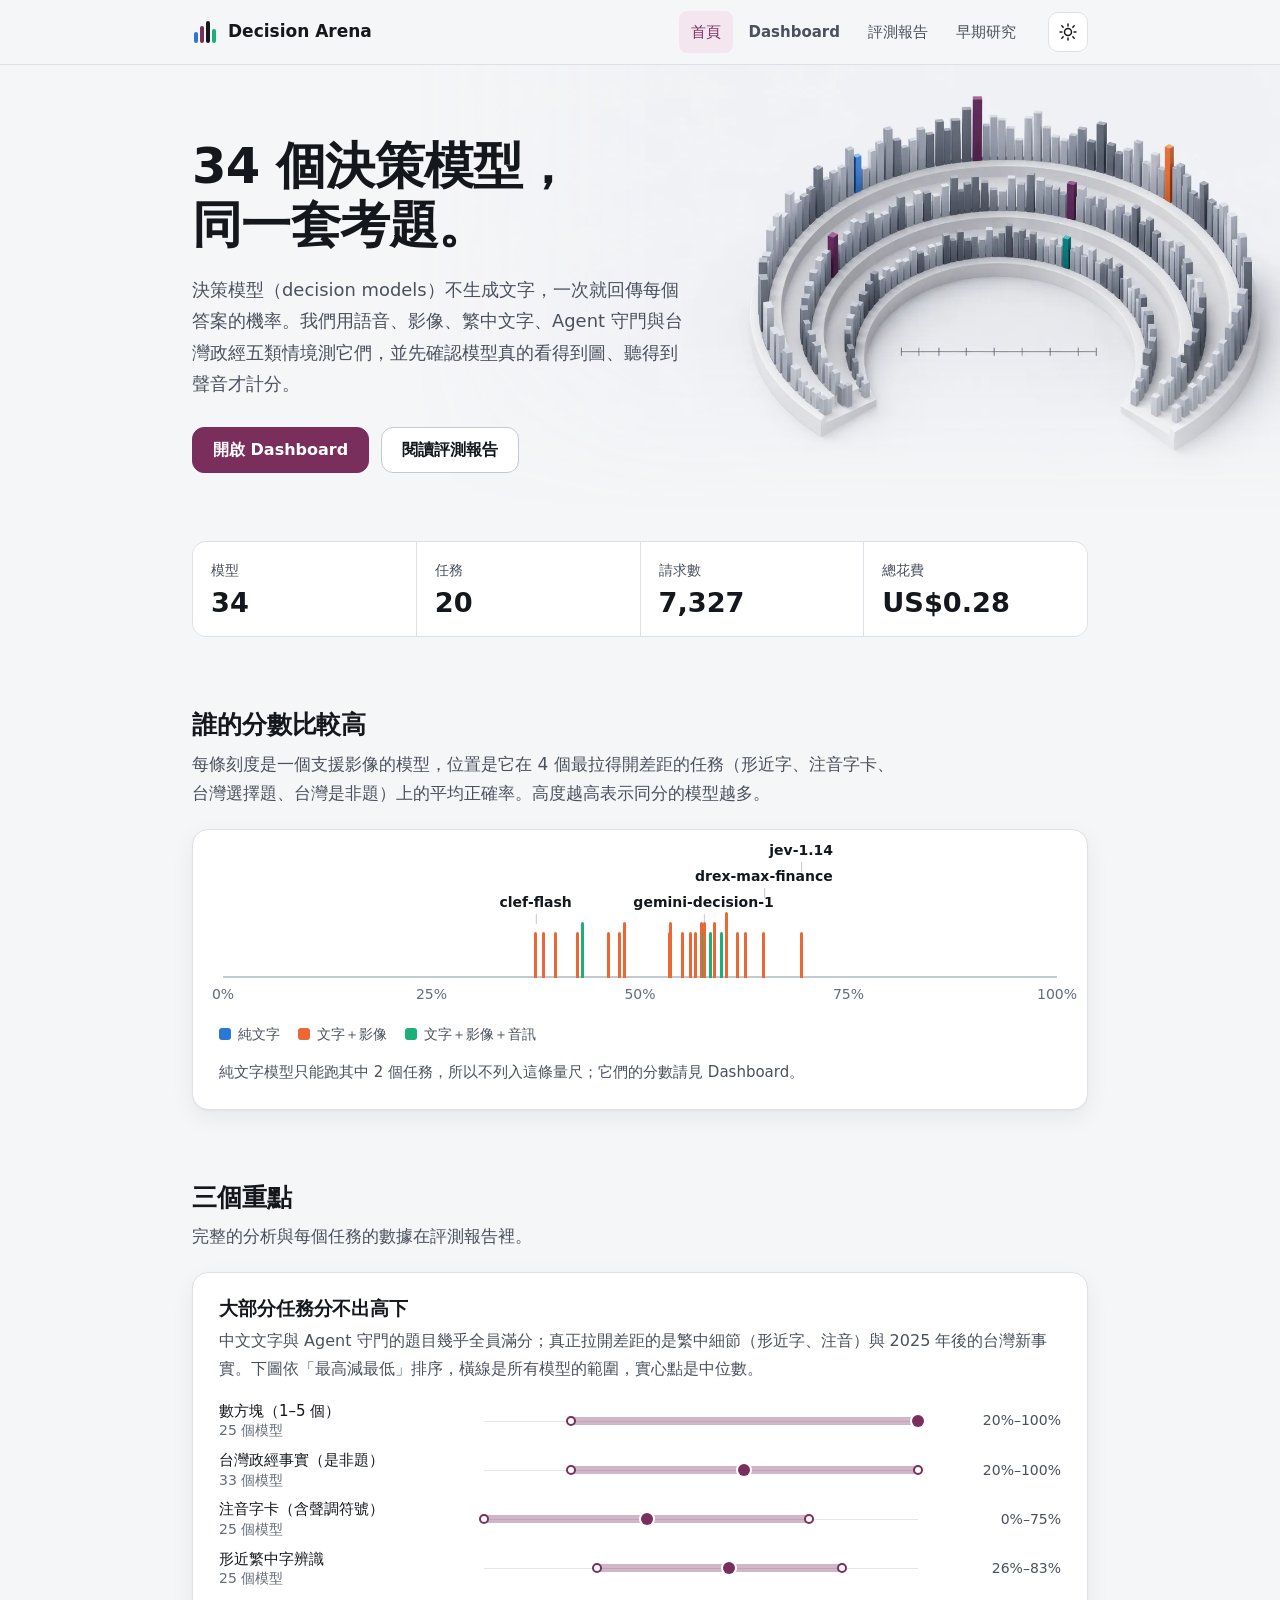
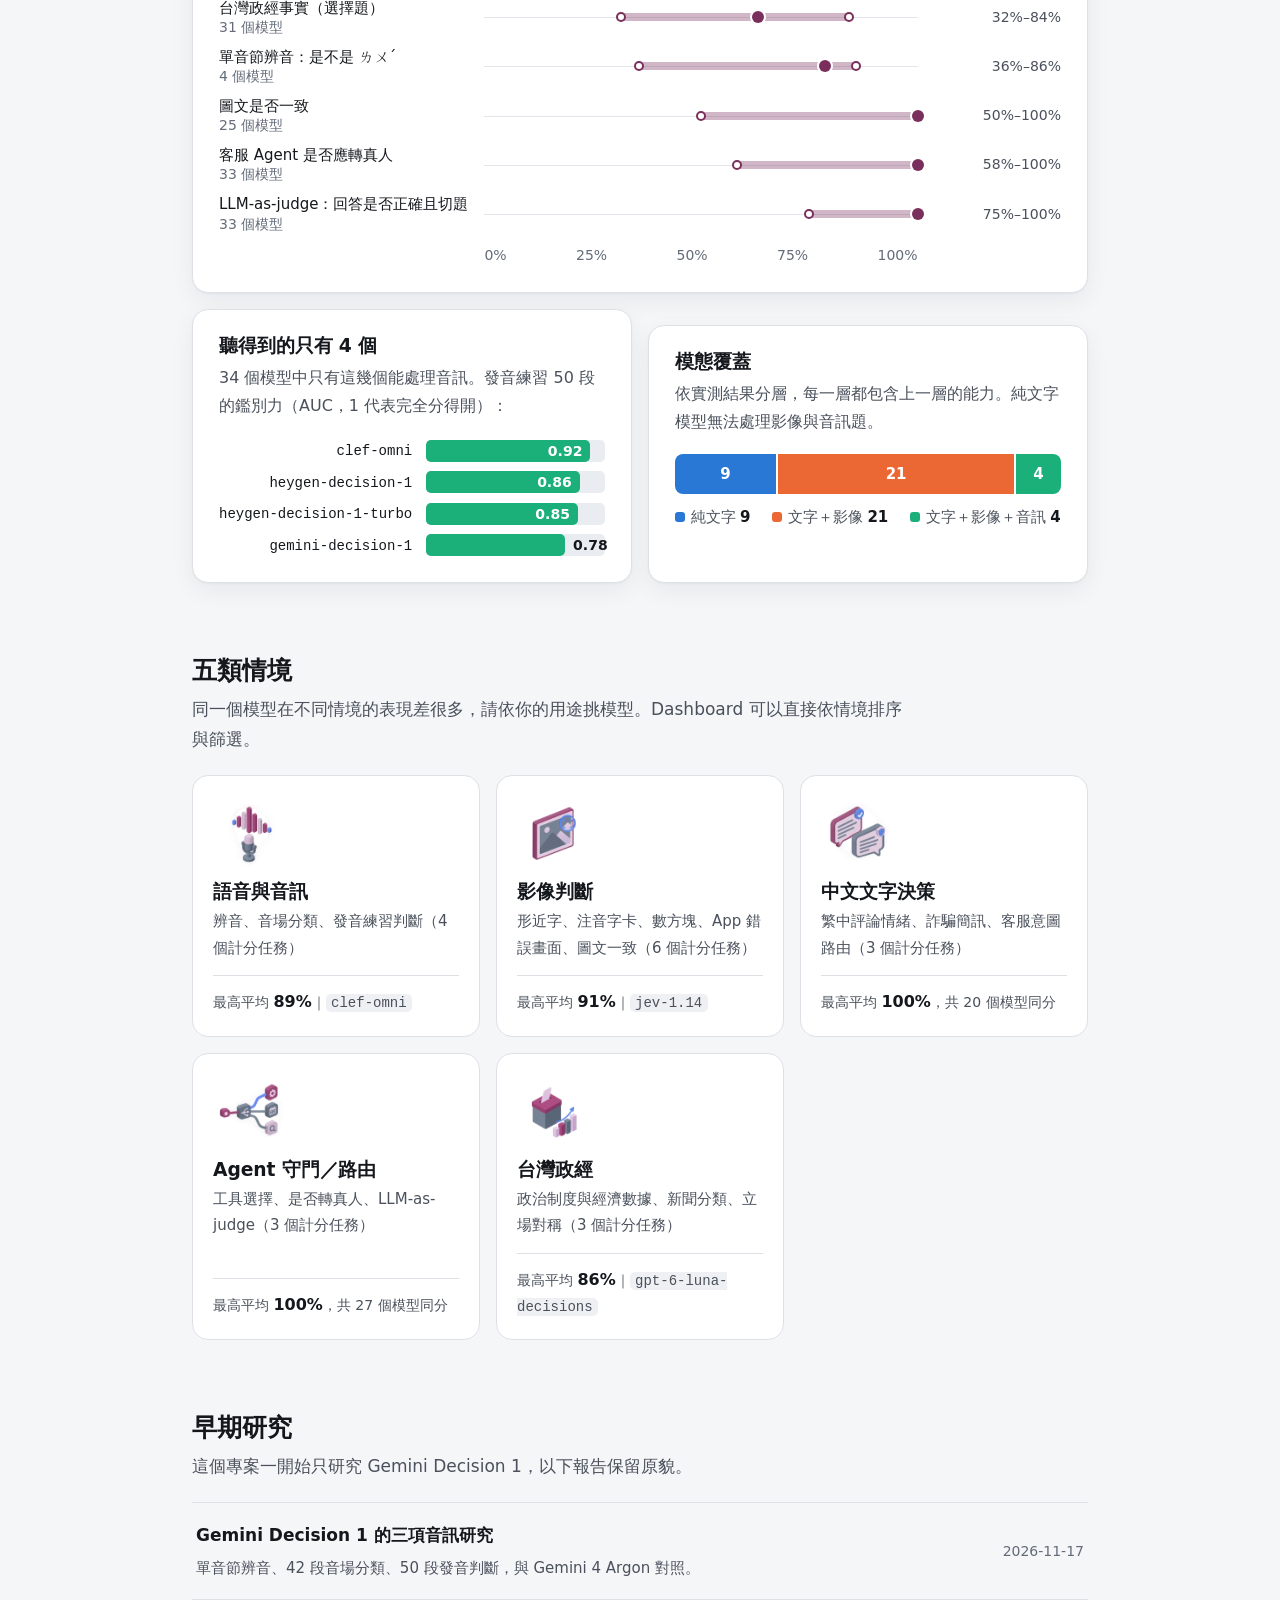
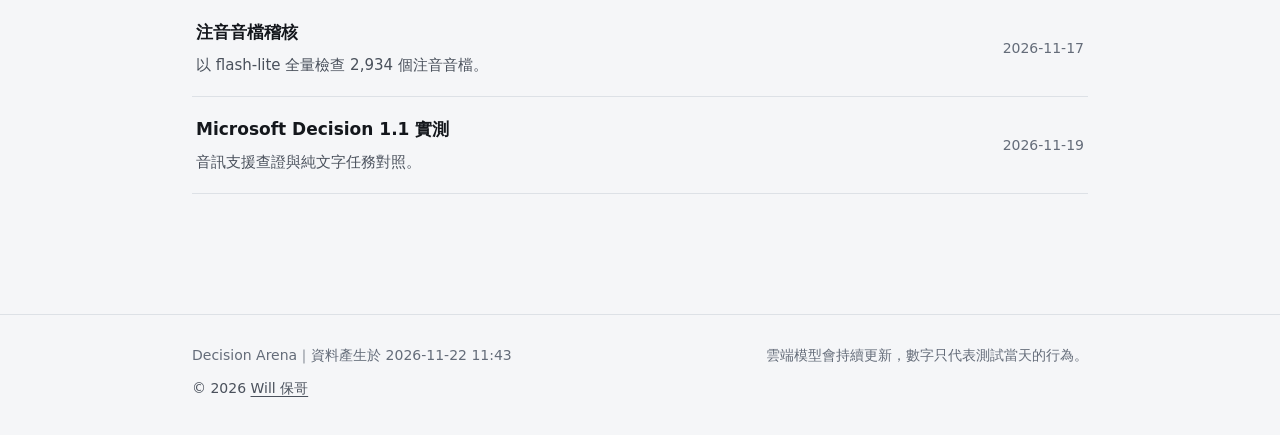
==== commit 9900e1ae: "feat(site): 頁尾加入「© 2026 Will 保哥」版權標示 為什麼：使用者要求網站頁尾顯示作者版權，名字連到作者的 Facebook 粉絲專頁。  改了什麼： - bench/site." ====
--- a/index.html
+++ b/index.html
@@ -119,6 +119,7 @@
 .site-foot{border-top:1px solid var(--border);margin-top:24px;padding:28px 0 40px;font-size:14px;color:var(--muted)}
 .site-foot .wrap{display:flex;flex-wrap:wrap;gap:8px 24px;justify-content:space-between}
 .site-foot a{color:var(--ink-2)}
+.site-foot .copy{flex-basis:100%;color:var(--ink-2)}
 
 @media (prefers-reduced-motion: reduce){*{transition:none!important;animation:none!important}}
 
@@ -279,7 +280,7 @@
 <li><a href="ms-decision-report.html"><strong>Microsoft Decision 1.1 實測</strong><span>音訊支援查證與純文字任務對照。</span><em>2026-11-19</em></a></li>
 </ul></section></div>
 </main>
-<footer class="site-foot"><div class="wrap"><span>Decision Arena｜資料產生於 2026-11-22 05:39</span><span>雲端模型會持續更新，數字只代表測試當天的行為。</span></div></footer>
+<footer class="site-foot"><div class="wrap"><span>Decision Arena｜資料產生於 2026-11-22 11:43</span><span>雲端模型會持續更新，數字只代表測試當天的行為。</span><span class="copy">© 2026 <a href="https://www.facebook.com/will.fans/" rel="noopener">Will 保哥</a></span></div></footer>
 <script>(()=>{
   const root=document.documentElement, btn=document.getElementById('theme-btn');
   if(!btn) return;
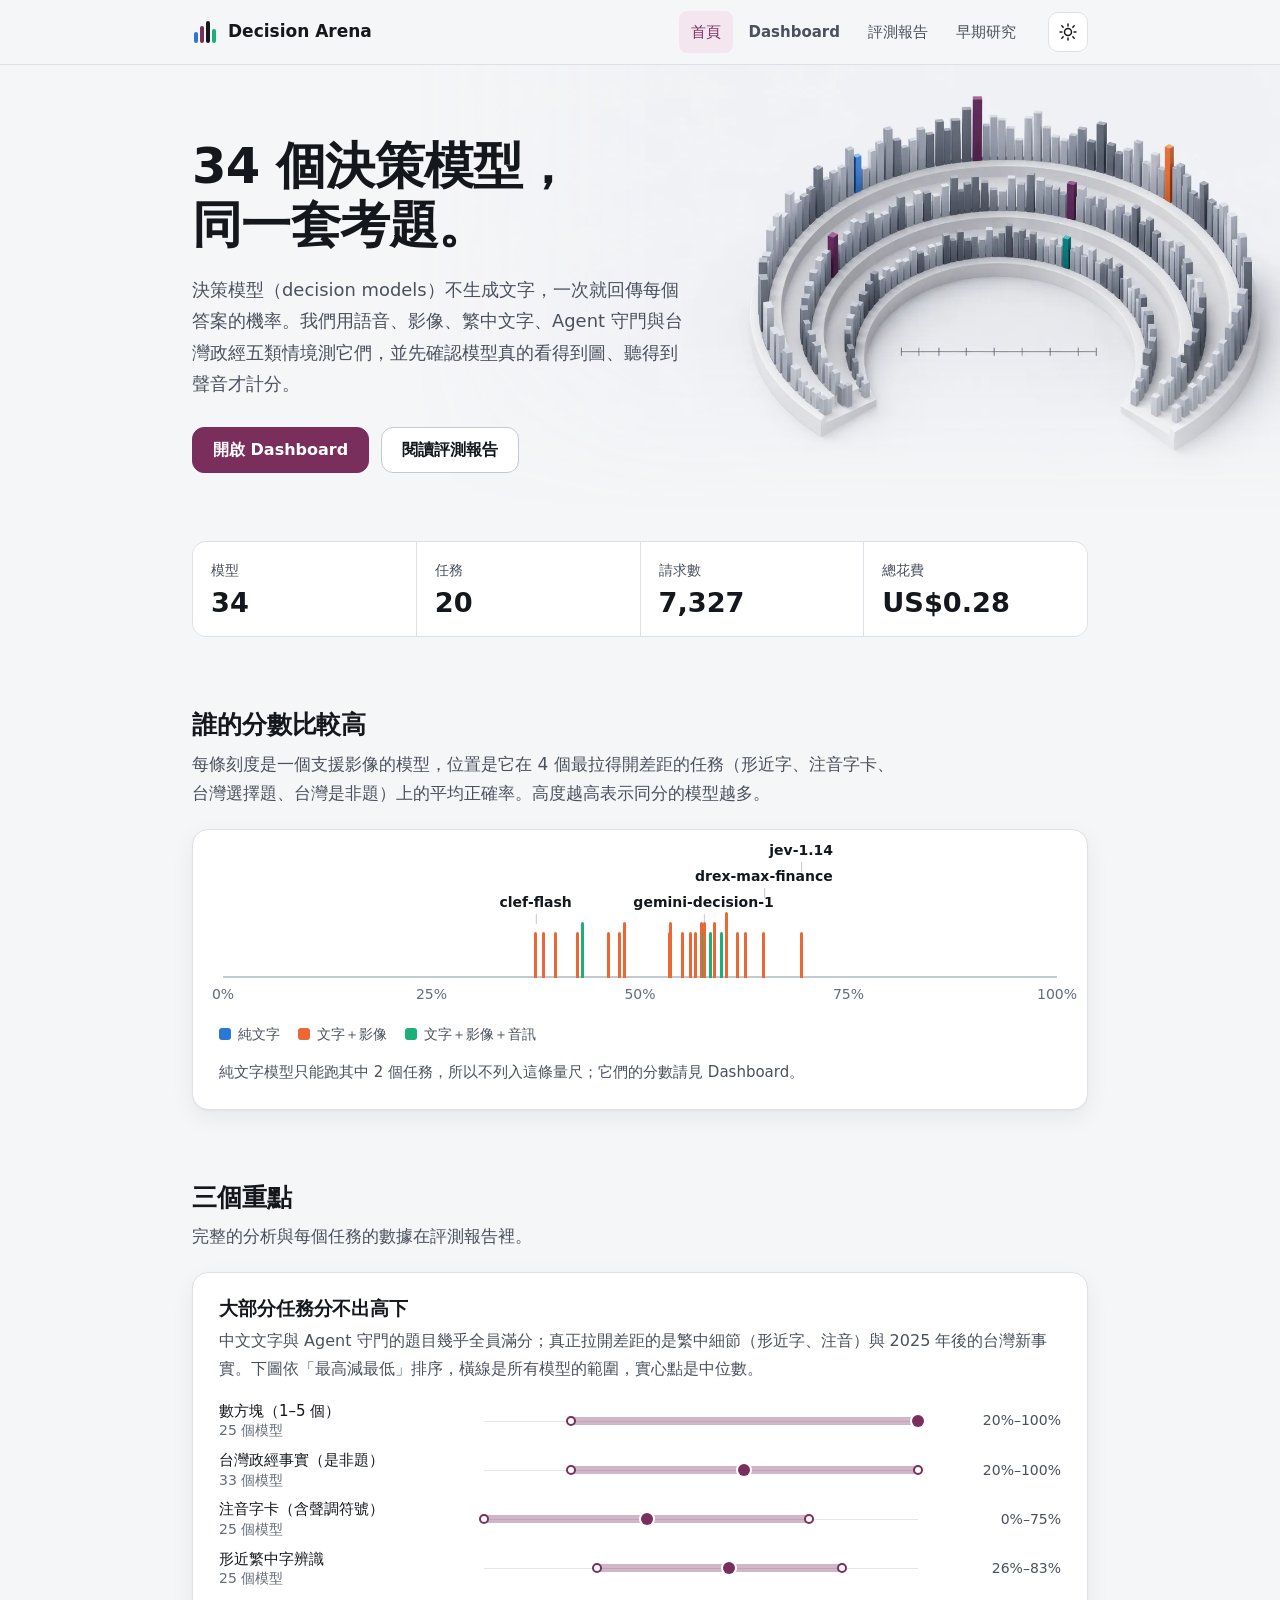
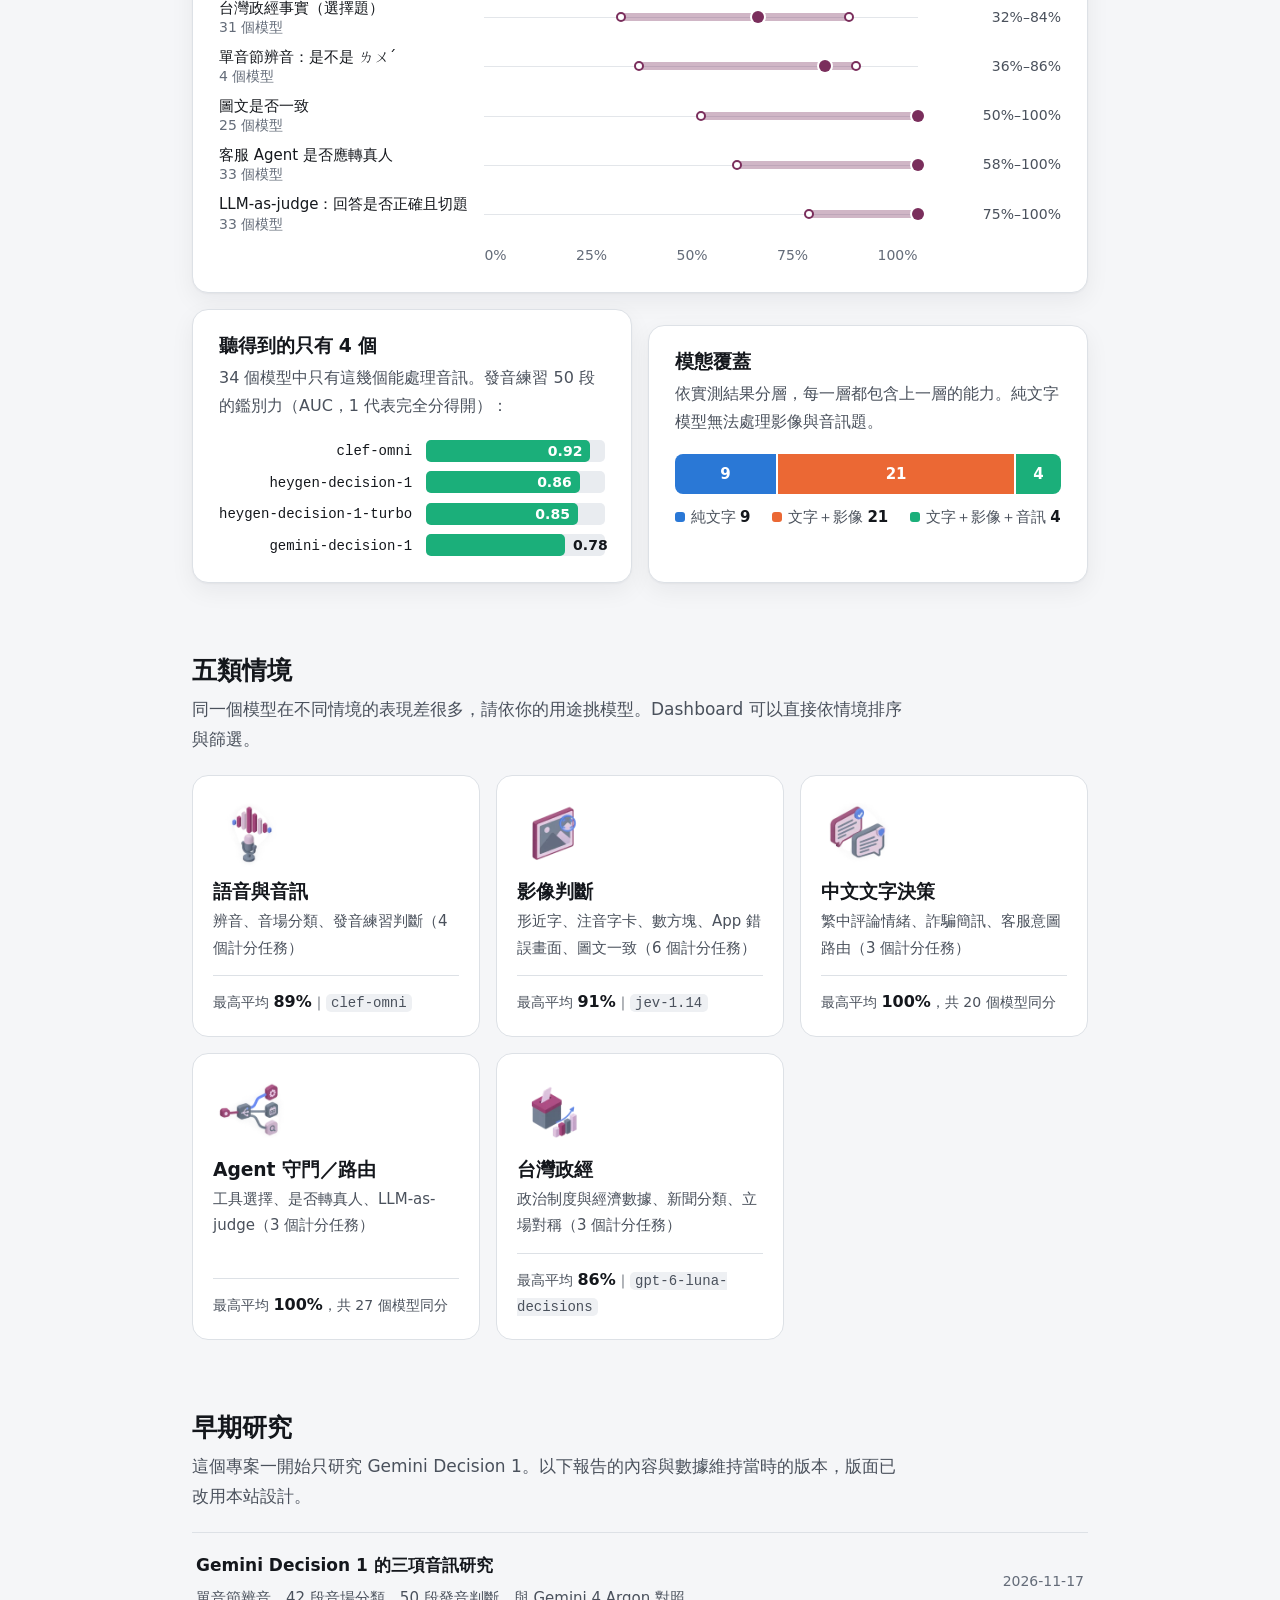
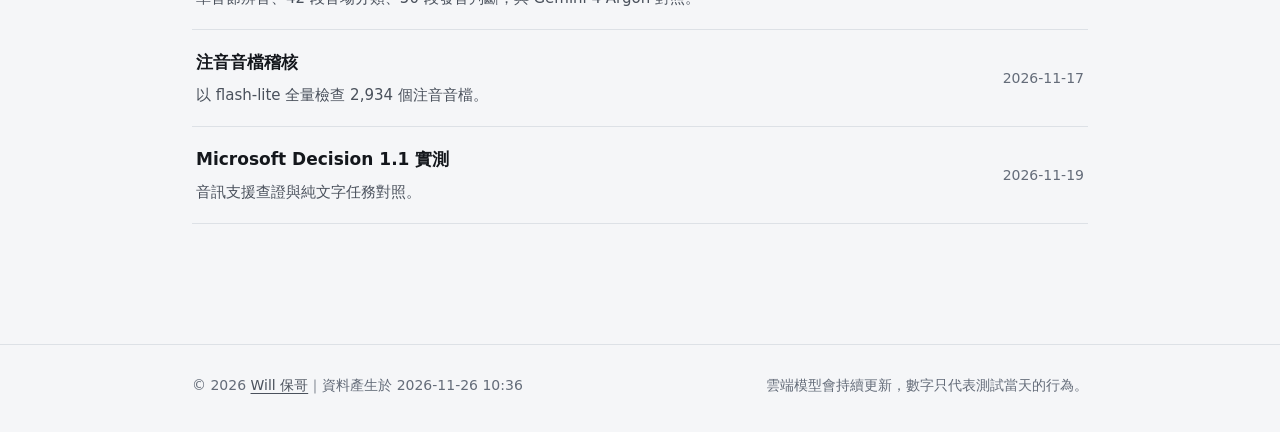
==== commit 2dc6accd: "feat(site): 早期研究報告改用網站設計，頁尾以版權取代品牌名稱 為什麼： - 使用者要求三份早期研究報告也套用新設計與頁尾；先前它們各有一套導覽、   配色與主題切換，字級也有大量小於 14" ====
--- a/index.html
+++ b/index.html
@@ -115,11 +115,16 @@
 details[open] summary::before{transform:rotate(45deg)}
 details[open]>*:not(summary){margin-top:12px}
 
+/* 本頁目錄 */
+.toc{display:flex;flex-wrap:wrap;gap:8px;margin-top:28px}
+.toc a{font-size:14px;font-weight:600;color:var(--ink-2);text-decoration:none;padding:6px 12px;border:1px solid var(--border);
+  border-radius:999px;background:var(--surface)}
+.toc a:hover{color:var(--accent);border-color:var(--accent)}
+
 /* 頁尾 */
 .site-foot{border-top:1px solid var(--border);margin-top:24px;padding:28px 0 40px;font-size:14px;color:var(--muted)}
 .site-foot .wrap{display:flex;flex-wrap:wrap;gap:8px 24px;justify-content:space-between}
 .site-foot a{color:var(--ink-2)}
-.site-foot .copy{flex-basis:100%;color:var(--ink-2)}
 
 @media (prefers-reduced-motion: reduce){*{transition:none!important;animation:none!important}}
 
@@ -273,14 +278,14 @@
 <p>同一個模型在不同情境的表現差很多，請依你的用途挑模型。Dashboard 可以直接依情境排序與篩選。</p></div>
 <div class="scen"><article><img src="assets/site/spot-audio.webp" alt="" width="84" height="84" loading="lazy"><h3>語音與音訊</h3><p>辨音、音場分類、發音練習判斷（4 個計分任務）</p><div class="best">最高平均 <b>89%</b>｜<code>clef-omni</code></div></article><article><img src="assets/site/spot-image.webp" alt="" width="84" height="84" loading="lazy"><h3>影像判斷</h3><p>形近字、注音字卡、數方塊、App 錯誤畫面、圖文一致（6 個計分任務）</p><div class="best">最高平均 <b>91%</b>｜<code>jev-1.14</code></div></article><article><img src="assets/site/spot-text.webp" alt="" width="84" height="84" loading="lazy"><h3>中文文字決策</h3><p>繁中評論情緒、詐騙簡訊、客服意圖路由（3 個計分任務）</p><div class="best">最高平均 <b>100%</b>，共 20 個模型同分</div></article><article><img src="assets/site/spot-agent.webp" alt="" width="84" height="84" loading="lazy"><h3>Agent 守門／路由</h3><p>工具選擇、是否轉真人、LLM-as-judge（3 個計分任務）</p><div class="best">最高平均 <b>100%</b>，共 27 個模型同分</div></article><article><img src="assets/site/spot-taiwan.webp" alt="" width="84" height="84" loading="lazy"><h3>台灣政經</h3><p>政治制度與經濟數據、新聞分類、立場對稱（3 個計分任務）</p><div class="best">最高平均 <b>86%</b>｜<code>gpt-6-luna-decisions</code></div></article></div></section>
 <section class="section" id="archive"><div class="section-head"><h2>早期研究</h2>
-<p>這個專案一開始只研究 Gemini Decision 1，以下報告保留原貌。</p></div>
+<p>這個專案一開始只研究 Gemini Decision 1。以下報告的內容與數據維持當時的版本，版面已改用本站設計。</p></div>
 <ul class="archive">
 <li><a href="report.html"><strong>Gemini Decision 1 的三項音訊研究</strong><span>單音節辨音、42 段音場分類、50 段發音判斷，與 Gemini 4 Argon 對照。</span><em>2026-11-17</em></a></li>
 <li><a href="audit-report.html"><strong>注音音檔稽核</strong><span>以 flash-lite 全量檢查 2,934 個注音音檔。</span><em>2026-11-17</em></a></li>
 <li><a href="ms-decision-report.html"><strong>Microsoft Decision 1.1 實測</strong><span>音訊支援查證與純文字任務對照。</span><em>2026-11-19</em></a></li>
 </ul></section></div>
 </main>
-<footer class="site-foot"><div class="wrap"><span>Decision Arena｜資料產生於 2026-11-22 11:43</span><span>雲端模型會持續更新，數字只代表測試當天的行為。</span><span class="copy">© 2026 <a href="https://www.facebook.com/will.fans/" rel="noopener">Will 保哥</a></span></div></footer>
+<footer class="site-foot"><div class="wrap"><span>© 2026 <a href="https://www.facebook.com/will.fans/" rel="noopener">Will 保哥</a>｜資料產生於 2026-11-26 10:36</span><span>雲端模型會持續更新，數字只代表測試當天的行為。</span></div></footer>
 <script>(()=>{
   const root=document.documentElement, btn=document.getElementById('theme-btn');
   if(!btn) return;
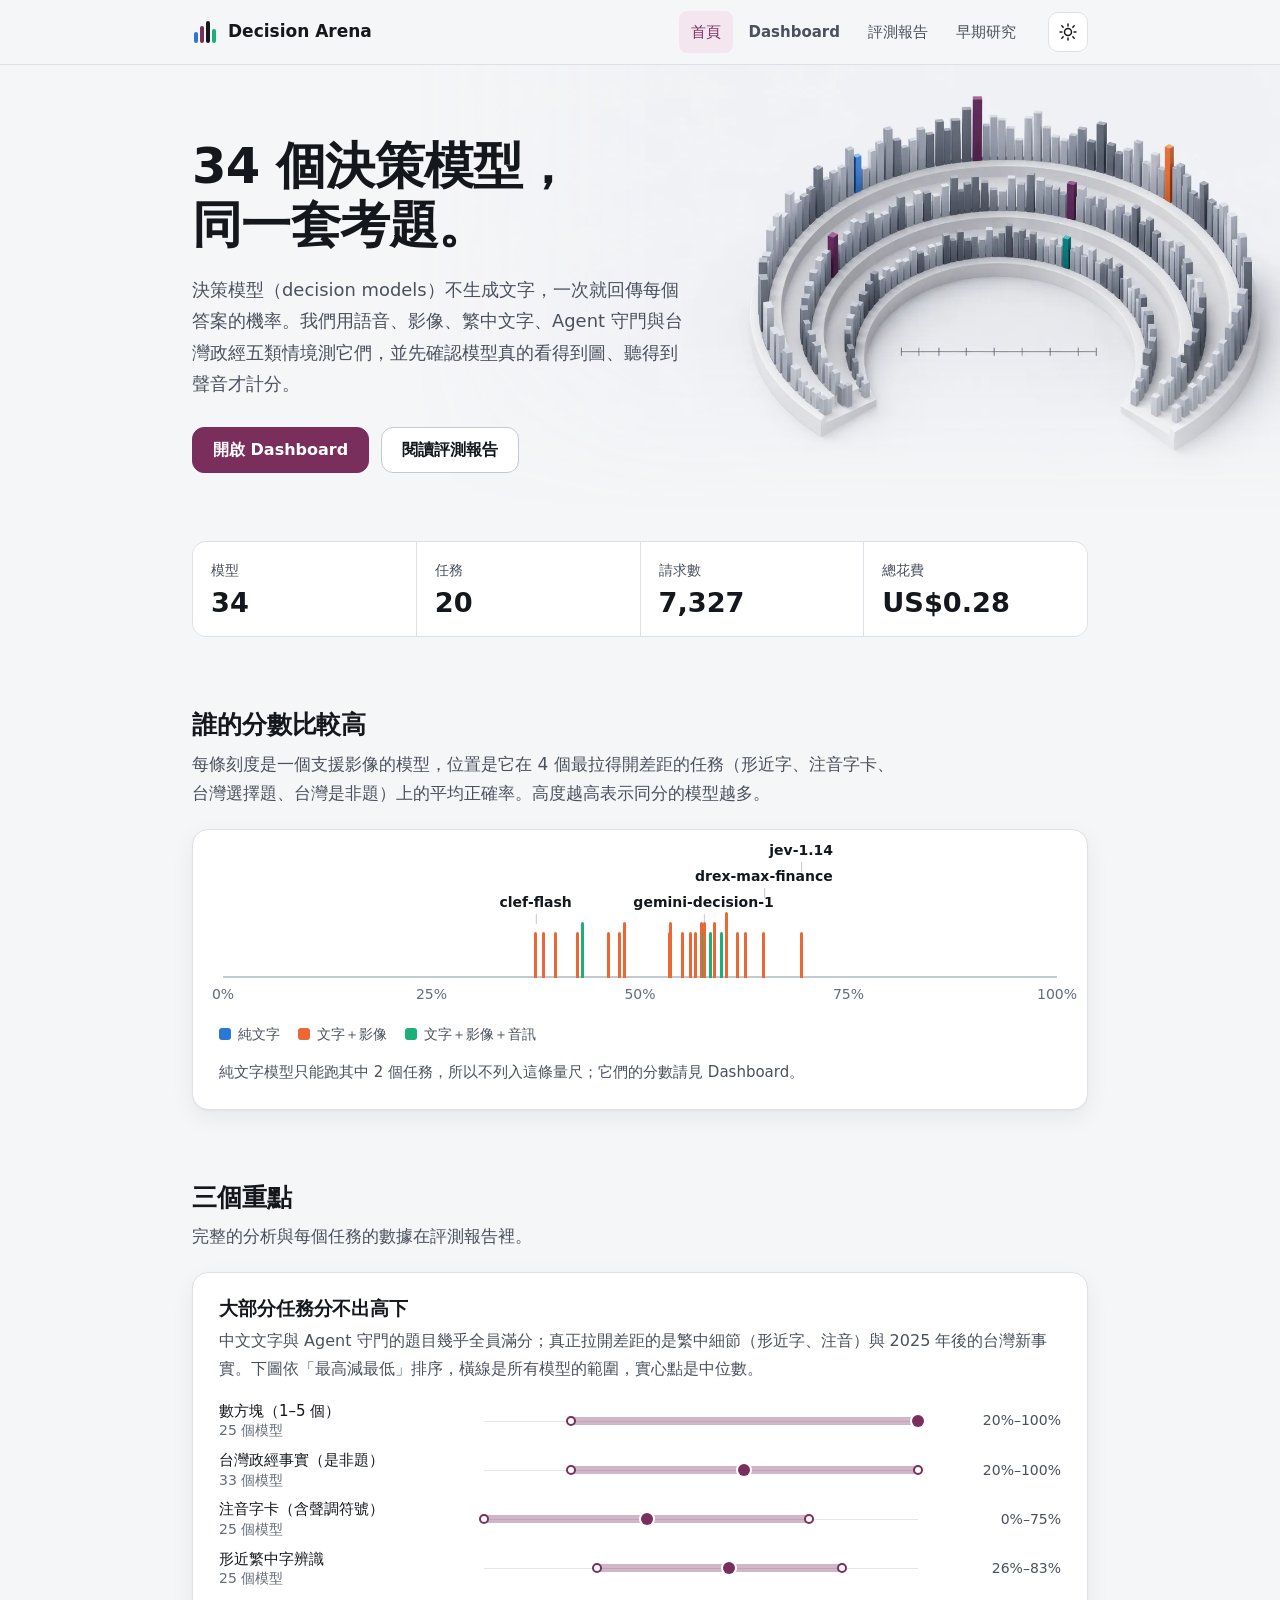
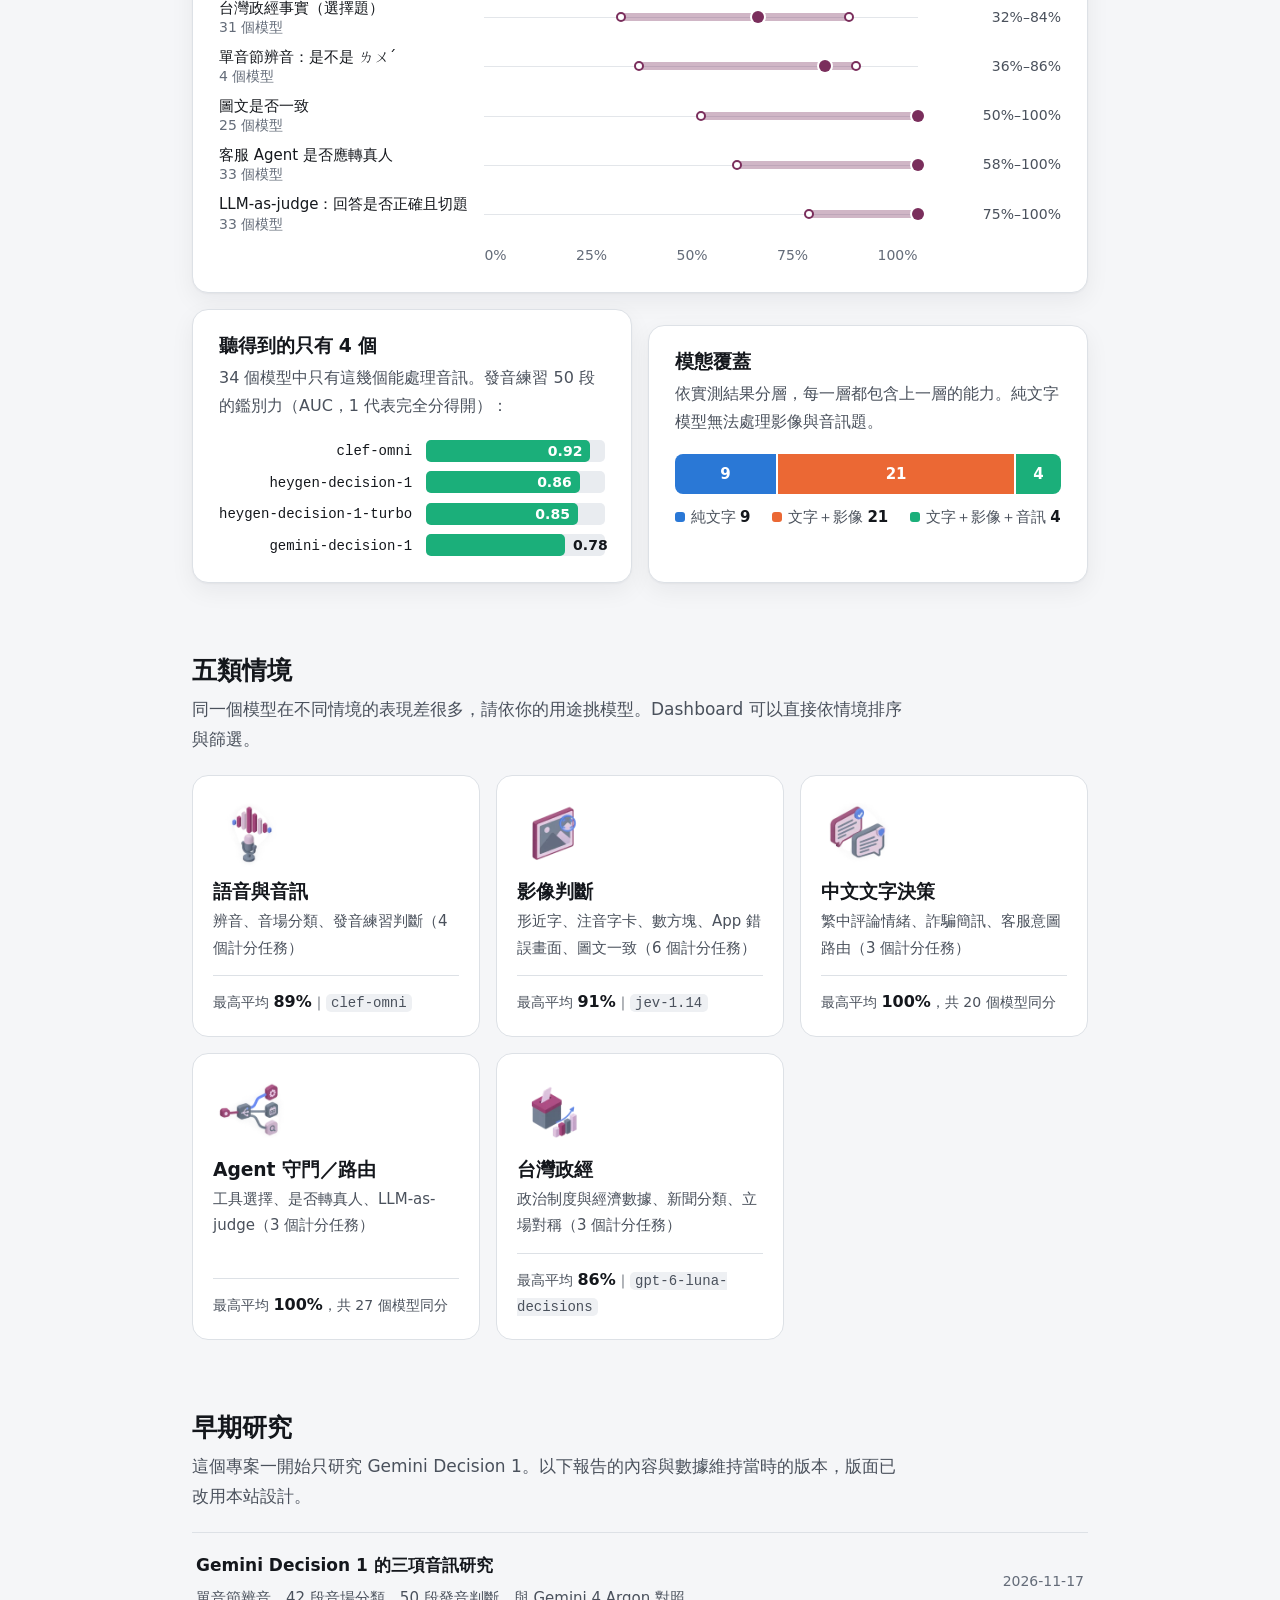
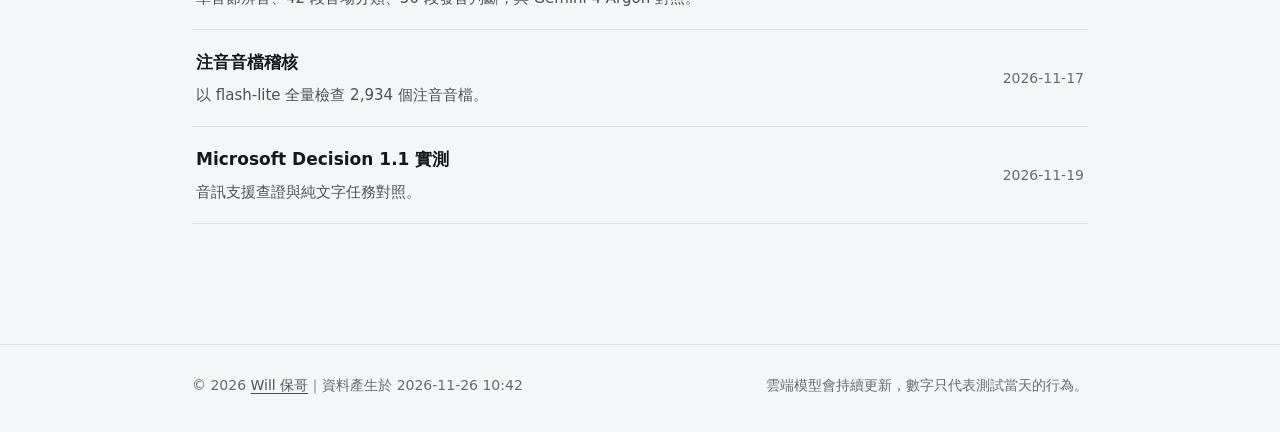
==== commit 1081f525: "feat(site): 新增網站 favicon 與 apple-touch-icon 為什麼：使用者要求網站要有 favicon；先前瀏覽器分頁只顯示預設圖示， /favicon.ico 也會回 4" ====
--- a/index.html
+++ b/index.html
@@ -6,6 +6,11 @@
 <title>Decision Arena</title>
 <meta name="description" content="跨廠商 Decision 模型的多模態評測：34 個模型在語音、影像、繁中文字、Agent 守門與台灣政經情境的實測。">
 <meta name="color-scheme" content="light dark">
+<link rel="icon" href="assets/site/favicon.ico" sizes="32x32">
+<link rel="icon" href="assets/site/favicon.svg" type="image/svg+xml">
+<link rel="apple-touch-icon" href="assets/site/apple-touch-icon.png">
+<meta name="theme-color" content="#f5f6f8" media="(prefers-color-scheme: light)">
+<meta name="theme-color" content="#0f1115" media="(prefers-color-scheme: dark)">
 <script>(()=>{try{const t=localStorage.getItem('da-theme');if(t==='light'||t==='dark')document.documentElement.dataset.theme=t;}catch(e){}})();</script>
 <style>
 :root{color-scheme:light;--bg:#f5f6f8;--surface:#ffffff;--surface-2:#eef0f3;--surface-3:#e4e7ec;--ink:#14171c;--ink-2:#4a515c;--muted:#646c79;--border:#dde1e6;--border-strong:#c3c9d1;--accent:#7a2e5c;--accent-ink:#ffffff;--accent-soft:#f4e6ee;--link:#7a2e5c;--ok:#1f7a3d;--ok-bg:#e2f3e7;--warn:#875700;--warn-bg:#fcefd5;--bad:#a3261e;--bad-bg:#fbe6e4;--tier-text:#2a78d6;--tier-image:#eb6834;--tier-audio:#1baf7a;--seq-0:#cde2fb;--seq-1:#9ec5f4;--seq-2:#6da7ec;--seq-3:#3987e5;--seq-4:#256abf;--seq-5:#184f95;--seq-6:#0d366b;--seqi-0:#13233a;--seqi-1:#13233a;--seqi-2:#13233a;--seqi-3:#ffffff;--seqi-4:#ffffff;--seqi-5:#ffffff;--seqi-6:#ffffff;--pos:#2a78d6;--neg:#eb6834;--track:#e9ecf0;--grid:#e3e6ea;--shadow:0 1px 2px rgba(20,23,28,.04), 0 8px 24px rgba(20,23,28,.06);}
@@ -285,7 +290,7 @@
 <li><a href="ms-decision-report.html"><strong>Microsoft Decision 1.1 實測</strong><span>音訊支援查證與純文字任務對照。</span><em>2026-11-19</em></a></li>
 </ul></section></div>
 </main>
-<footer class="site-foot"><div class="wrap"><span>© 2026 <a href="https://www.facebook.com/will.fans/" rel="noopener">Will 保哥</a>｜資料產生於 2026-11-26 10:36</span><span>雲端模型會持續更新，數字只代表測試當天的行為。</span></div></footer>
+<footer class="site-foot"><div class="wrap"><span>© 2026 <a href="https://www.facebook.com/will.fans/" rel="noopener">Will 保哥</a>｜資料產生於 2026-11-26 10:42</span><span>雲端模型會持續更新，數字只代表測試當天的行為。</span></div></footer>
 <script>(()=>{
   const root=document.documentElement, btn=document.getElementById('theme-btn');
   if(!btn) return;
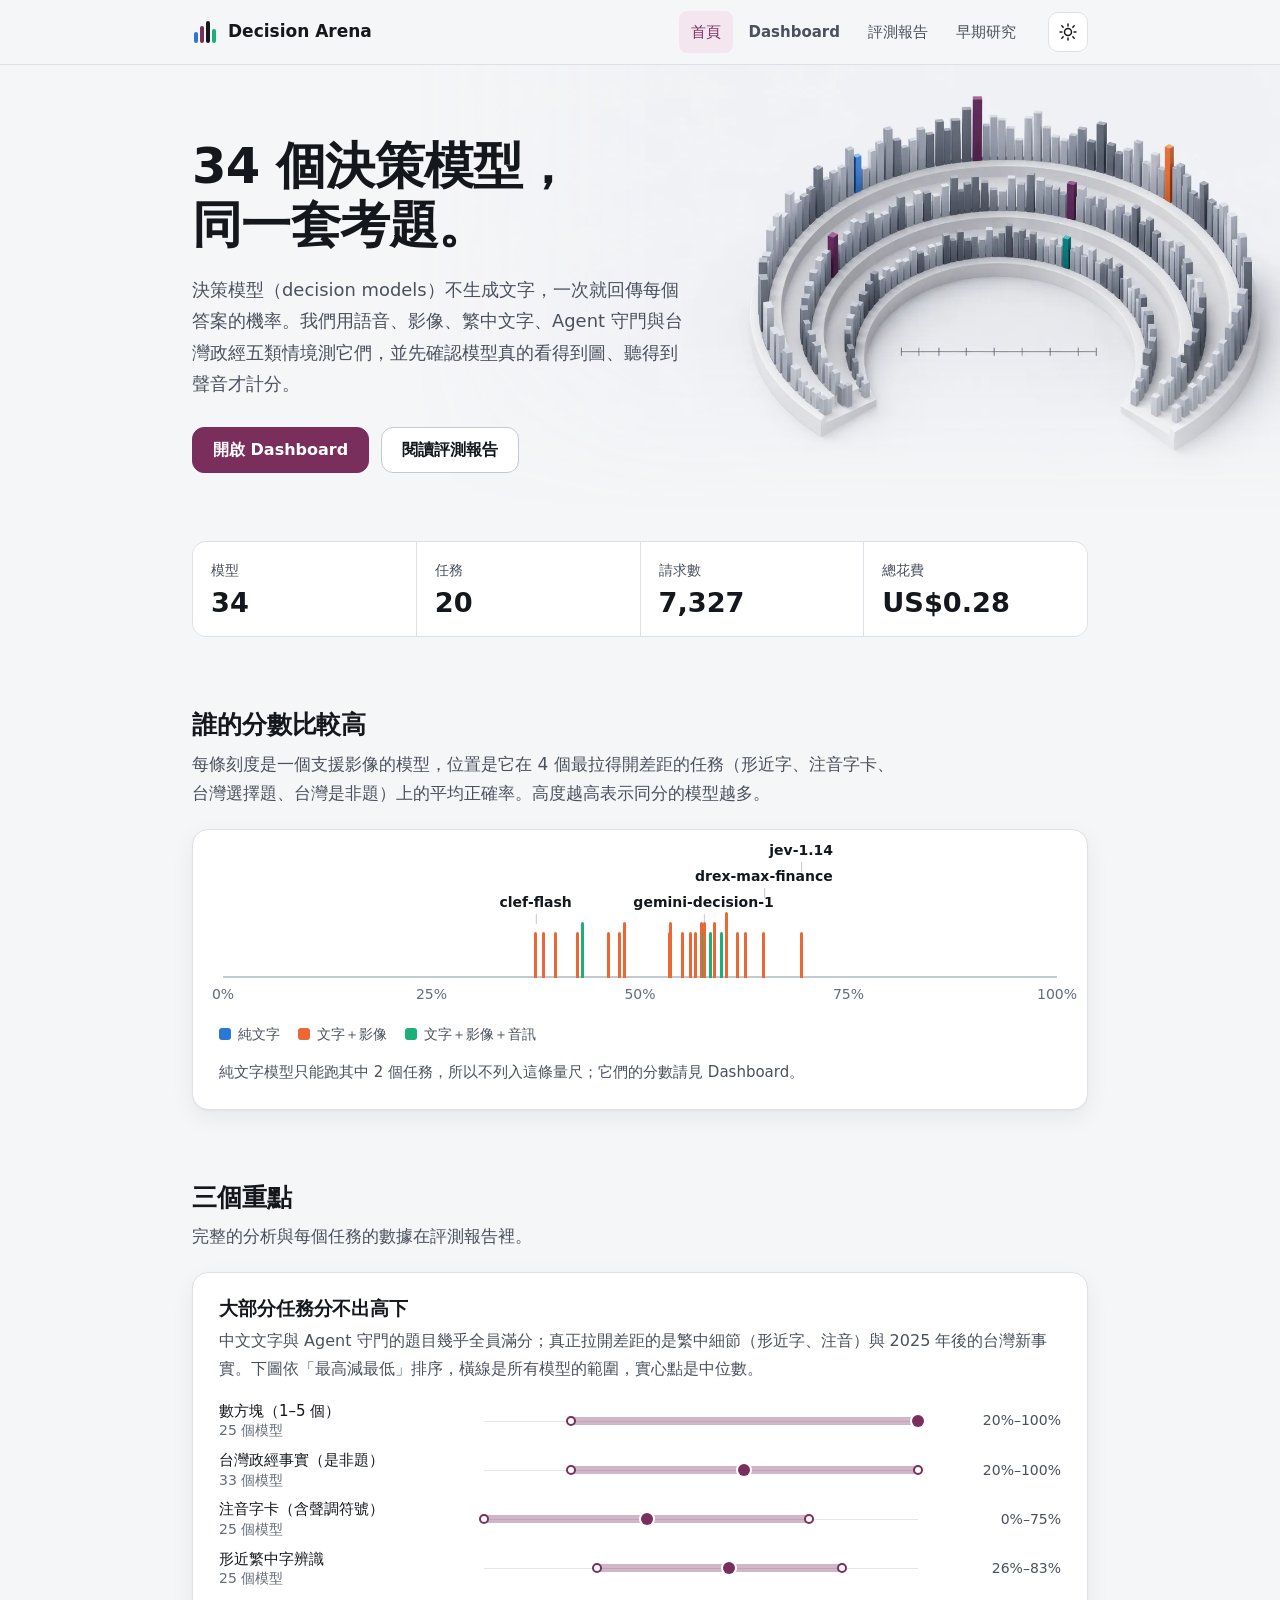
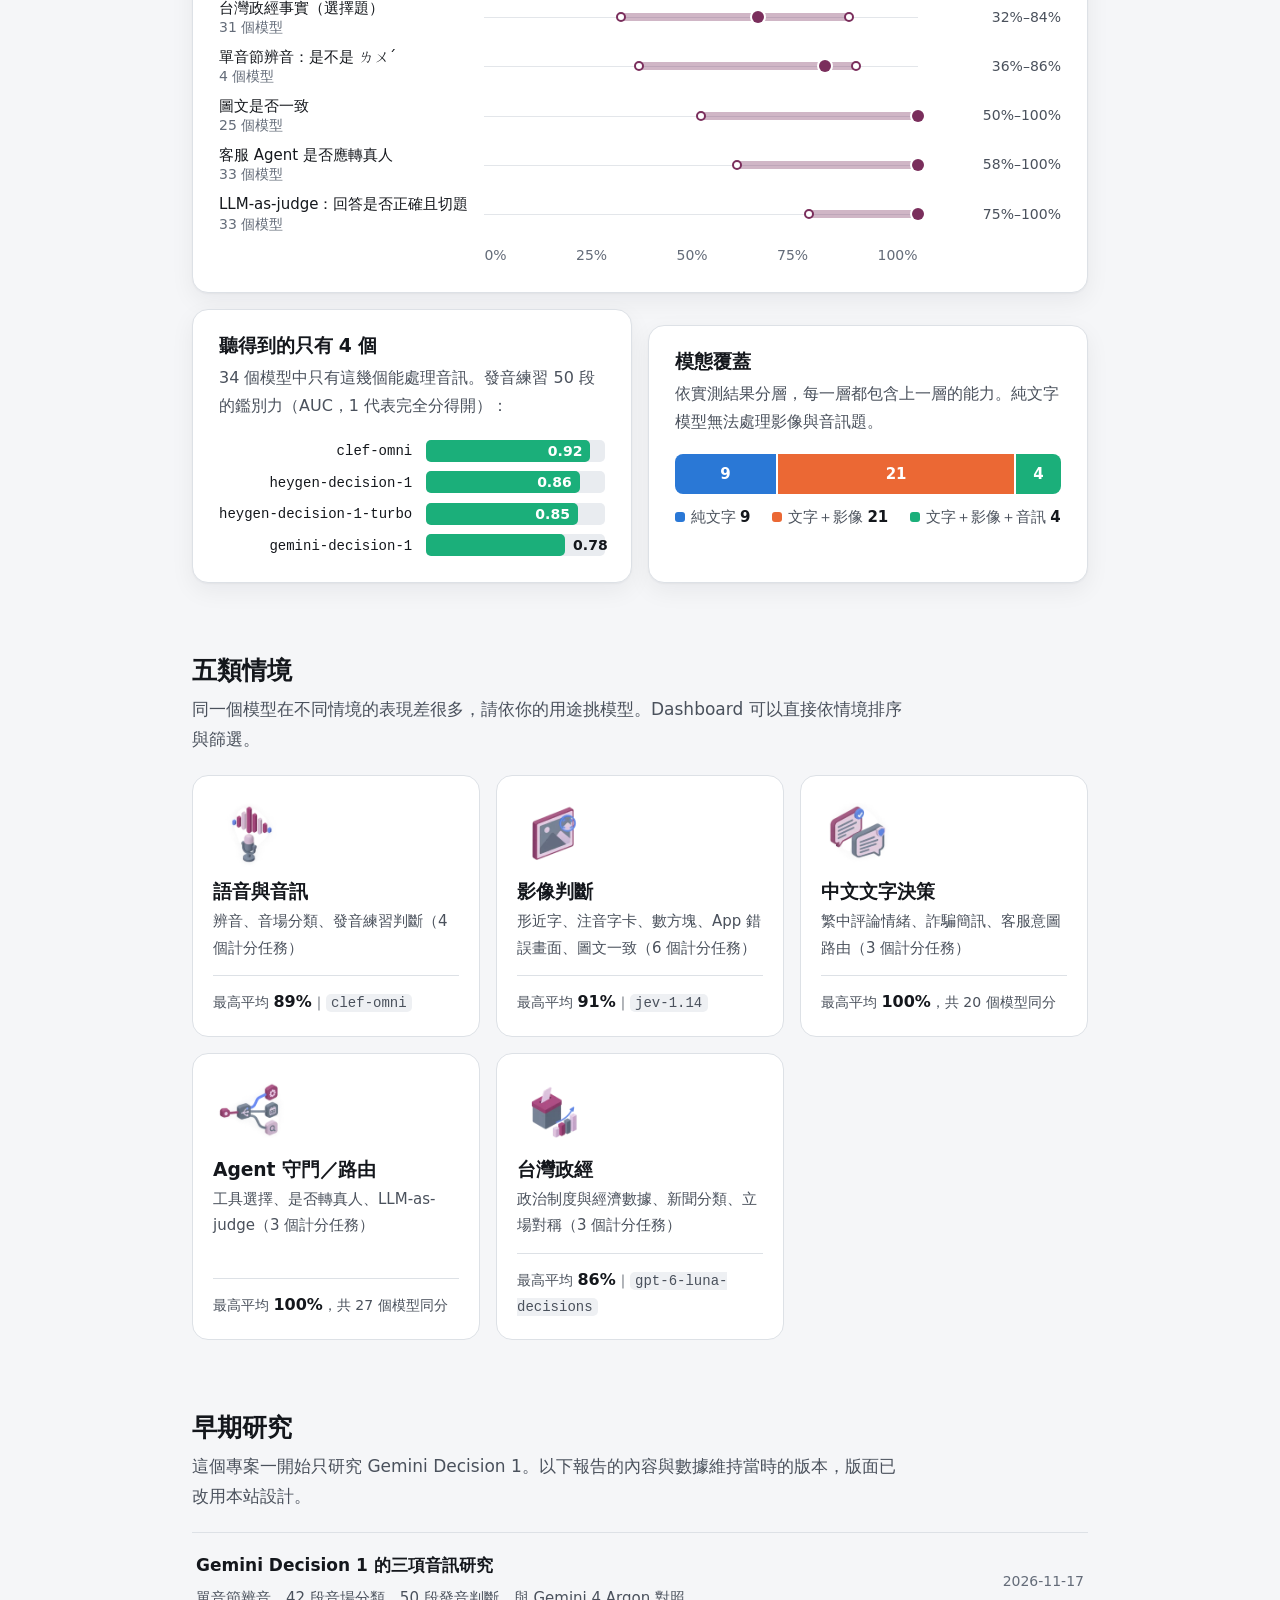
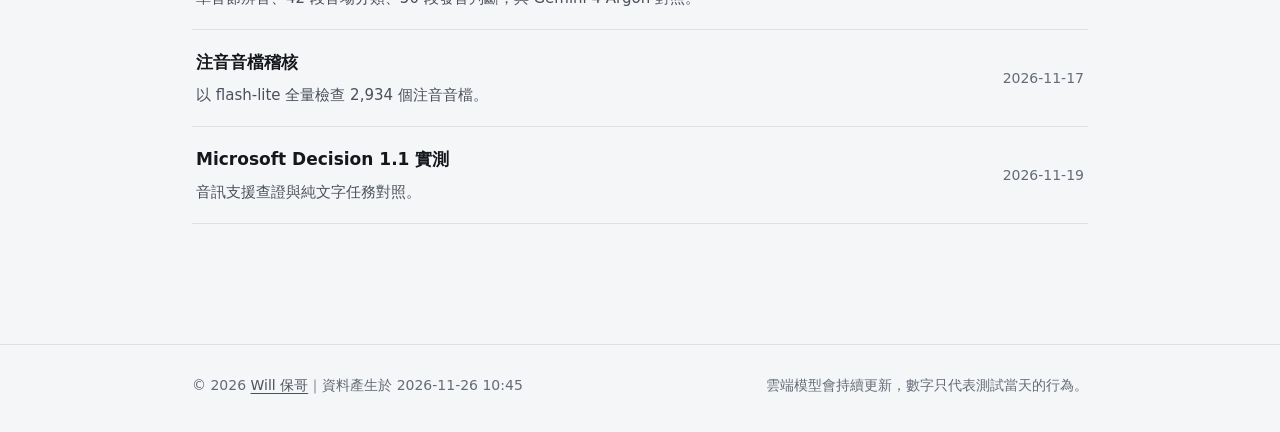
==== commit 3572e86b: "feat(site): 加入 SEO、OpenGraph、Twitter 卡片與 JSON-LD 中繼資料 為什麼：使用者要求網站加上 SEO 與 OpenGraph meta tags，讓連結分享到" ====
--- a/index.html
+++ b/index.html
@@ -3,12 +3,34 @@
 <head>
 <meta charset="utf-8">
 <meta name="viewport" content="width=device-width, initial-scale=1">
-<title>Decision Arena</title>
+<title>Decision Arena｜Decision 模型多模態評測</title>
 <meta name="description" content="跨廠商 Decision 模型的多模態評測：34 個模型在語音、影像、繁中文字、Agent 守門與台灣政經情境的實測。">
 <meta name="color-scheme" content="light dark">
+<link rel="canonical" href="https://decision-arena.gh.miniasp.com/">
+<meta name="robots" content="noindex, nofollow">
+<meta name="author" content="Will 保哥">
+<meta property="og:type" content="website">
+<meta property="og:site_name" content="Decision Arena">
+<meta property="og:locale" content="zh_TW">
+<meta property="og:title" content="Decision Arena｜Decision 模型多模態評測">
+<meta property="og:description" content="跨廠商 Decision 模型的多模態評測：34 個模型在語音、影像、繁中文字、Agent 守門與台灣政經情境的實測。">
+<meta property="og:url" content="https://decision-arena.gh.miniasp.com/">
+<meta property="og:image" content="https://decision-arena.gh.miniasp.com/assets/site/og-card.png">
+<meta property="og:image:secure_url" content="https://decision-arena.gh.miniasp.com/assets/site/og-card.png">
+<meta property="og:image:type" content="image/png">
+<meta property="og:image:width" content="1200">
+<meta property="og:image:height" content="630">
+<meta property="og:image:alt" content="Decision Arena 分享卡：用同一套考題實測各家決策模型，涵蓋語音、影像、繁中文字、Agent 守門與台灣政經。">
+<meta name="twitter:card" content="summary_large_image">
+<meta name="twitter:title" content="Decision Arena｜Decision 模型多模態評測">
+<meta name="twitter:description" content="跨廠商 Decision 模型的多模態評測：34 個模型在語音、影像、繁中文字、Agent 守門與台灣政經情境的實測。">
+<meta name="twitter:image" content="https://decision-arena.gh.miniasp.com/assets/site/og-card.png">
+<meta name="twitter:image:alt" content="Decision Arena 分享卡：用同一套考題實測各家決策模型，涵蓋語音、影像、繁中文字、Agent 守門與台灣政經。">
+<script type="application/ld+json">{"@context": "https://schema.org", "@type": "WebSite", "@id": "https://decision-arena.gh.miniasp.com/#website", "name": "Decision Arena", "url": "https://decision-arena.gh.miniasp.com/", "inLanguage": "zh-Hant-TW", "author": {"@type": "Person", "name": "Will 保哥", "url": "https://www.facebook.com/will.fans/", "sameAs": ["https://www.facebook.com/will.fans/"]}, "description": "跨廠商 Decision 模型的多模態評測：34 個模型在語音、影像、繁中文字、Agent 守門與台灣政經情境的實測。"}</script>
 <link rel="icon" href="assets/site/favicon.ico" sizes="32x32">
 <link rel="icon" href="assets/site/favicon.svg" type="image/svg+xml">
 <link rel="apple-touch-icon" href="assets/site/apple-touch-icon.png">
+<link rel="manifest" href="assets/site/site.webmanifest">
 <meta name="theme-color" content="#f5f6f8" media="(prefers-color-scheme: light)">
 <meta name="theme-color" content="#0f1115" media="(prefers-color-scheme: dark)">
 <script>(()=>{try{const t=localStorage.getItem('da-theme');if(t==='light'||t==='dark')document.documentElement.dataset.theme=t;}catch(e){}})();</script>
@@ -290,7 +312,7 @@
 <li><a href="ms-decision-report.html"><strong>Microsoft Decision 1.1 實測</strong><span>音訊支援查證與純文字任務對照。</span><em>2026-11-19</em></a></li>
 </ul></section></div>
 </main>
-<footer class="site-foot"><div class="wrap"><span>© 2026 <a href="https://www.facebook.com/will.fans/" rel="noopener">Will 保哥</a>｜資料產生於 2026-11-26 10:42</span><span>雲端模型會持續更新，數字只代表測試當天的行為。</span></div></footer>
+<footer class="site-foot"><div class="wrap"><span>© 2026 <a href="https://www.facebook.com/will.fans/" rel="noopener">Will 保哥</a>｜資料產生於 2026-11-26 10:45</span><span>雲端模型會持續更新，數字只代表測試當天的行為。</span></div></footer>
 <script>(()=>{
   const root=document.documentElement, btn=document.getElementById('theme-btn');
   if(!btn) return;
